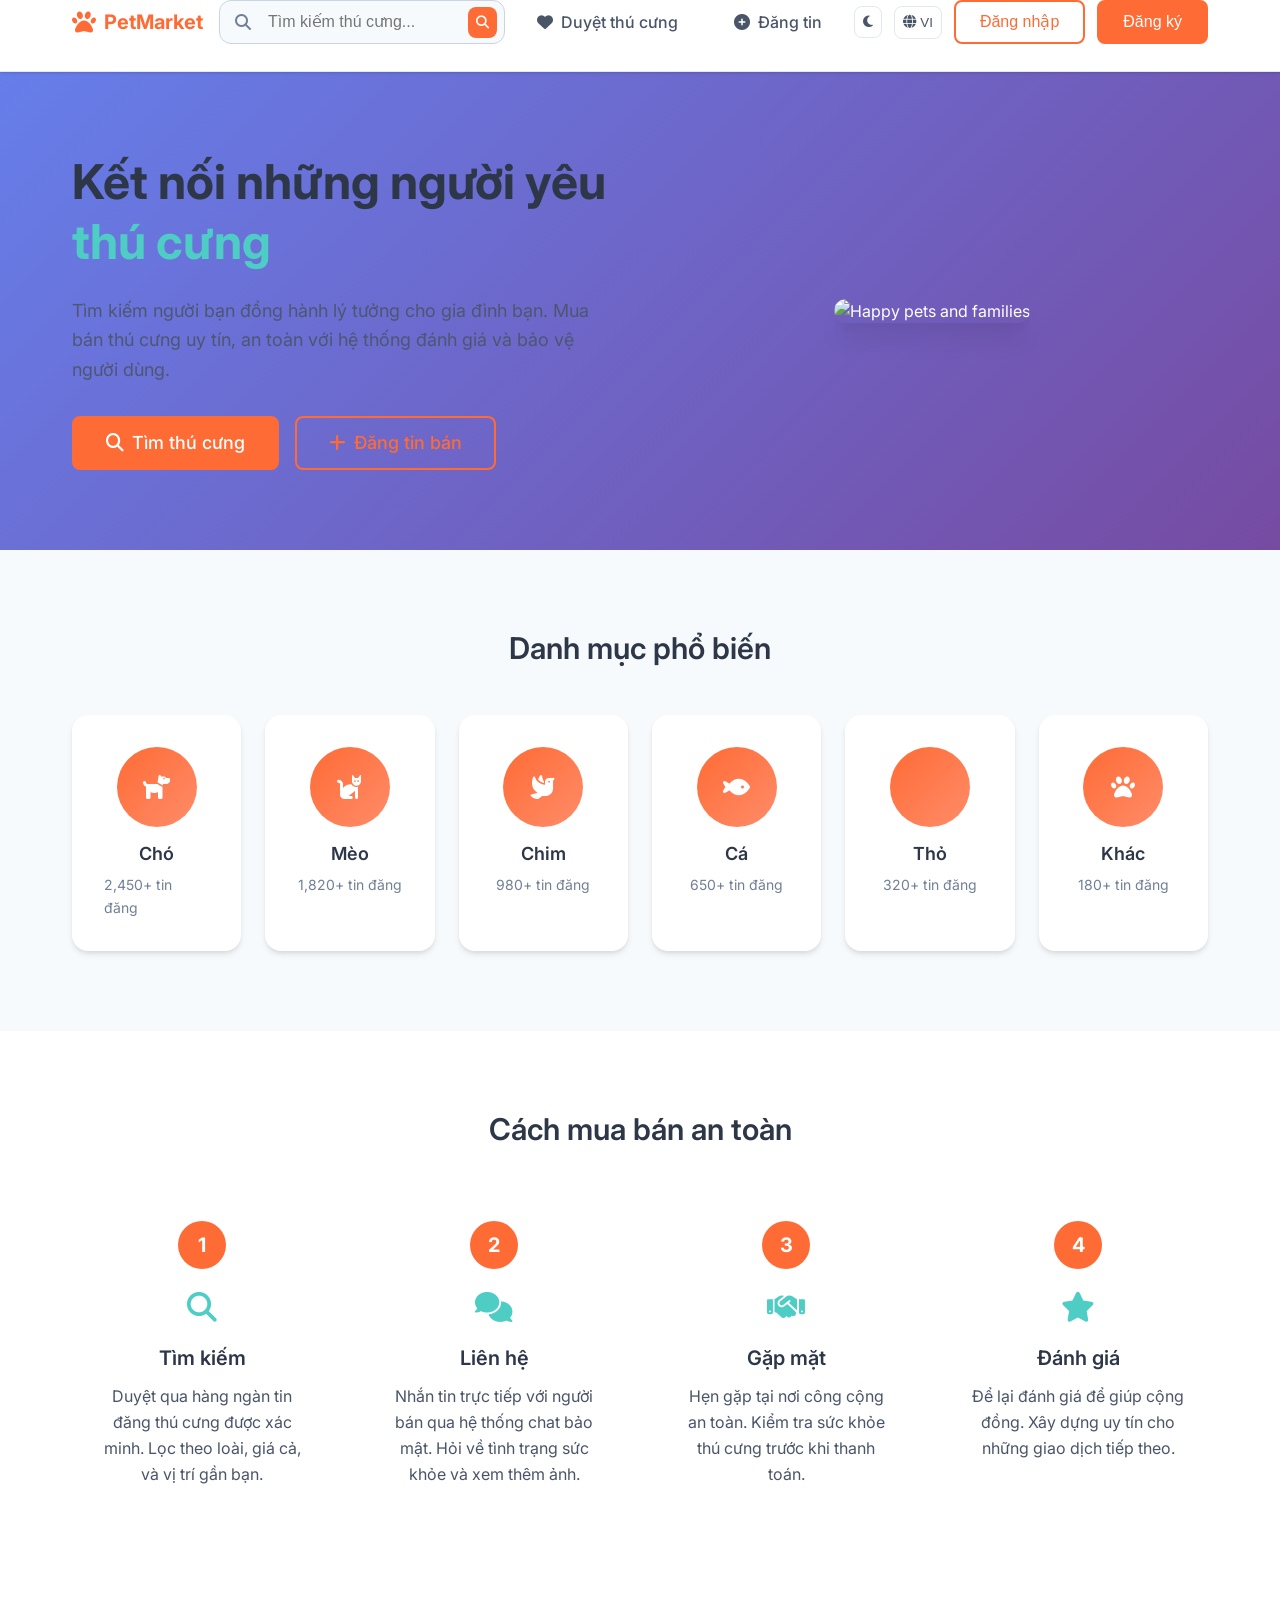
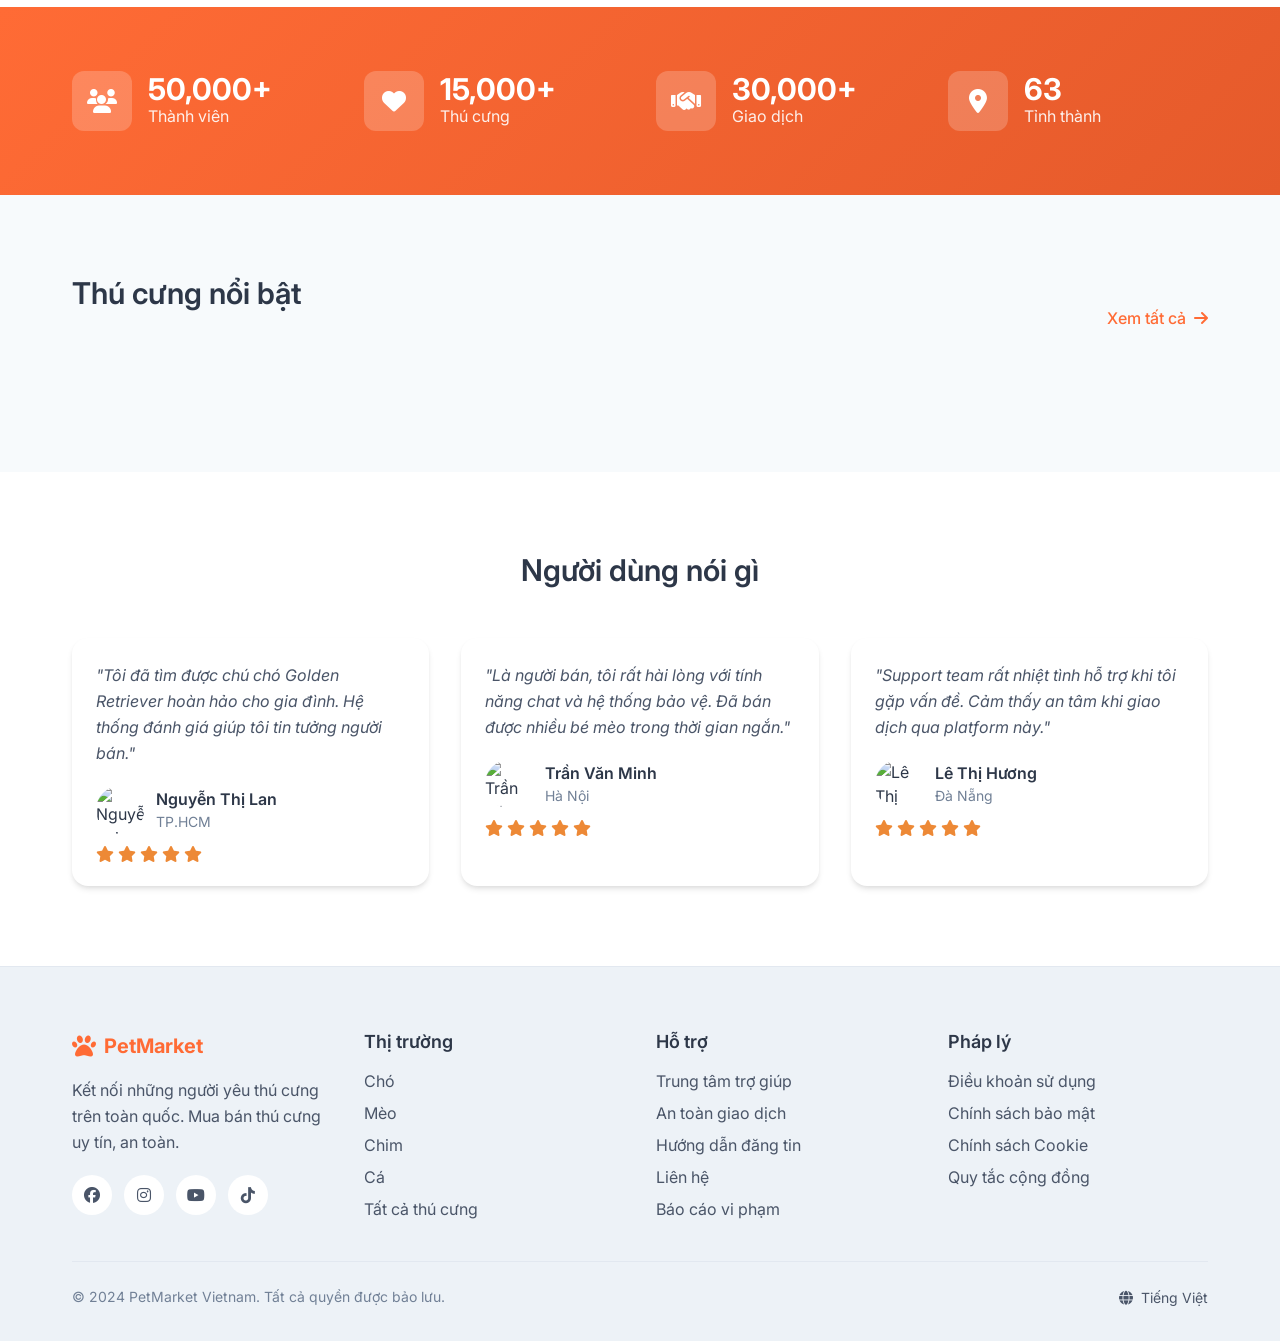
==== apps/frontend/index.html @ 15e6fe6c "Complete pet marketplace system: backend API, frontend, database, and documentation Co-authored-by: " ====
<!DOCTYPE html>
<html lang="vi" data-theme="light">
<head>
    <meta charset="UTF-8">
    <meta name="viewport" content="width=device-width, initial-scale=1.0">
    <title>PetMarket Vietnam - Thú Cưng Tại Nhà</title>
    
    <!-- SEO Meta Tags -->
    <meta name="description" content="Kết nối những người yêu thú cưng trên toàn quốc. Mua bán thú cưng uy tín, an toàn với hệ thống đánh giá và bảo vệ người dùng.">
    <meta name="keywords" content="thú cưng, mua bán thú cưng, chó mèo, cá cảnh, chim cảnh, Vietnam pets">
    <meta name="author" content="PetMarket Vietnam">
    
    <!-- Open Graph Meta Tags -->
    <meta property="og:title" content="PetMarket Vietnam - Thú Cưng Tại Nhà">
    <meta property="og:description" content="Kết nối những người yêu thú cưng trên toàn quốc. Mua bán thú cưng uy tín, an toàn.">
    <meta property="og:image" content="/assets/img/brand/og-image.jpg">
    <meta property="og:url" content="https://petmarket.vn">
    <meta property="og:type" content="website">
    <meta property="og:site_name" content="PetMarket Vietnam">
    
    <!-- Twitter Card -->
    <meta name="twitter:card" content="summary_large_image">
    <meta name="twitter:title" content="PetMarket Vietnam - Thú Cưng Tại Nhà">
    <meta name="twitter:description" content="Kết nối những người yêu thú cưng trên toàn quốc">
    <meta name="twitter:image" content="/assets/img/brand/twitter-card.jpg">
    
    <!-- Favicon -->
    <link rel="icon" type="image/svg+xml" href="/assets/img/brand/favicon.svg">
    <link rel="icon" type="image/png" href="/assets/img/brand/favicon.png">
    
    <!-- Fonts -->
    <link rel="preconnect" href="https://fonts.googleapis.com">
    <link rel="preconnect" href="https://fonts.gstatic.com" crossorigin>
    <link href="https://fonts.googleapis.com/css2?family=Inter:wght@300;400;500;600;700&display=swap" rel="stylesheet">
    
    <!-- Font Awesome -->
    <link rel="stylesheet" href="https://cdnjs.cloudflare.com/ajax/libs/font-awesome/6.4.0/css/all.min.css">
    
    <!-- Styles -->
    <link rel="stylesheet" href="/apps/frontend/assets/css/styles.css">
    
    <!-- Structured Data -->
    <script type="application/ld+json">
    {
        "@context": "https://schema.org",
        "@type": "Organization",
        "name": "PetMarket Vietnam",
        "url": "https://petmarket.vn",
        "logo": "https://petmarket.vn/assets/img/brand/logo.svg",
        "description": "Kết nối những người yêu thú cưng trên toàn quốc",
        "contactPoint": {
            "@type": "ContactPoint",
            "telephone": "+84-xxx-xxx-xxx",
            "contactType": "customer service"
        }
    }
    </script>
</head>
<body>
    <!-- Header -->
    <header class="header">
        <div class="container">
            <div class="header-content">
                <!-- Logo -->
                <div class="logo">
                    <a href="/apps/frontend/index.html" class="logo-link">
                        <i class="fas fa-paw logo-icon"></i>
                        <span class="logo-text">PetMarket</span>
                    </a>
                </div>
                
                <!-- Search Bar -->
                <div class="search-container">
                    <div class="search-bar">
                        <i class="fas fa-search search-icon"></i>
                        <input type="text" id="global-search" placeholder="Tìm kiếm thú cưng..." class="search-input">
                        <button type="button" class="search-btn">
                            <i class="fas fa-search"></i>
                        </button>
                    </div>
                    <div class="search-suggestions" id="search-suggestions"></div>
                </div>
                
                <!-- Navigation -->
                <nav class="nav-primary">
                    <a href="/apps/frontend/buyer.html" class="nav-link">
                        <i class="fas fa-heart"></i>
                        <span data-i18n="nav.browse">Duyệt thú cưng</span>
                    </a>
                    <a href="/apps/frontend/seller.html" class="nav-link">
                        <i class="fas fa-plus-circle"></i>
                        <span data-i18n="nav.sell">Đăng tin</span>
                    </a>
                </nav>
                
                <!-- User Actions -->
                <div class="user-actions">
                    <!-- Theme Toggle -->
                    <button class="theme-toggle" id="theme-toggle" aria-label="Toggle theme">
                        <i class="fas fa-moon"></i>
                    </button>
                    
                    <!-- Language Toggle -->
                    <button class="lang-toggle" id="lang-toggle" aria-label="Change language">
                        <i class="fas fa-globe"></i>
                        <span id="current-lang">VI</span>
                    </button>
                    
                    <!-- Auth Buttons -->
                    <div class="auth-buttons" id="auth-buttons">
                        <button class="btn btn-outline" id="login-btn" data-i18n="auth.login">Đăng nhập</button>
                        <button class="btn btn-primary" id="register-btn" data-i18n="auth.register">Đăng ký</button>
                    </div>
                    
                    <!-- User Menu (hidden by default) -->
                    <div class="user-menu" id="user-menu" style="display: none;">
                        <button class="user-avatar" id="user-avatar">
                            <img src="" alt="User Avatar" id="user-avatar-img">
                            <span id="user-name"></span>
                            <i class="fas fa-chevron-down"></i>
                        </button>
                        <div class="user-dropdown" id="user-dropdown">
                            <a href="#" class="dropdown-item" id="profile-link">
                                <i class="fas fa-user"></i>
                                <span data-i18n="user.profile">Hồ sơ</span>
                            </a>
                            <a href="#" class="dropdown-item" id="orders-link">
                                <i class="fas fa-shopping-bag"></i>
                                <span data-i18n="user.orders">Đơn hàng</span>
                            </a>
                            <a href="#" class="dropdown-item" id="favorites-link">
                                <i class="fas fa-heart"></i>
                                <span data-i18n="user.favorites">Yêu thích</span>
                            </a>
                            <div class="dropdown-divider"></div>
                            <button class="dropdown-item" id="logout-btn">
                                <i class="fas fa-sign-out-alt"></i>
                                <span data-i18n="auth.logout">Đăng xuất</span>
                            </button>
                        </div>
                    </div>
                </div>
                
                <!-- Mobile Menu Toggle -->
                <button class="mobile-menu-toggle" id="mobile-menu-toggle" aria-label="Toggle mobile menu">
                    <i class="fas fa-bars"></i>
                </button>
            </div>
        </div>
        
        <!-- Mobile Menu -->
        <div class="mobile-menu" id="mobile-menu">
            <div class="mobile-search">
                <div class="search-bar">
                    <i class="fas fa-search search-icon"></i>
                    <input type="text" placeholder="Tìm kiếm thú cưng..." class="search-input">
                </div>
            </div>
            <nav class="mobile-nav">
                <a href="/apps/frontend/buyer.html" class="mobile-nav-link">
                    <i class="fas fa-heart"></i>
                    <span data-i18n="nav.browse">Duyệt thú cưng</span>
                </a>
                <a href="/apps/frontend/seller.html" class="mobile-nav-link">
                    <i class="fas fa-plus-circle"></i>
                    <span data-i18n="nav.sell">Đăng tin</span>
                </a>
                <a href="/apps/frontend/support.html" class="mobile-nav-link">
                    <i class="fas fa-headset"></i>
                    <span data-i18n="nav.support">Hỗ trợ</span>
                </a>
            </nav>
        </div>
    </header>

    <!-- Main Content -->
    <main class="main">
        <!-- Hero Section -->
        <section class="hero">
            <div class="hero-background">
                <div class="hero-overlay"></div>
            </div>
            <div class="container">
                <div class="hero-content">
                    <div class="hero-text">
                        <h1 class="hero-title" data-i18n="hero.title">
                            Kết nối những người yêu <span class="highlight">thú cưng</span>
                        </h1>
                        <p class="hero-subtitle" data-i18n="hero.subtitle">
                            Tìm kiếm người bạn đồng hành lý tưởng cho gia đình bạn. 
                            Mua bán thú cưng uy tín, an toàn với hệ thống đánh giá và bảo vệ người dùng.
                        </p>
                        <div class="hero-actions">
                            <a href="/apps/frontend/buyer.html" class="btn btn-primary btn-large">
                                <i class="fas fa-search"></i>
                                <span data-i18n="hero.browse">Tìm thú cưng</span>
                            </a>
                            <a href="/apps/frontend/seller.html" class="btn btn-outline btn-large">
                                <i class="fas fa-plus"></i>
                                <span data-i18n="hero.sell">Đăng tin bán</span>
                            </a>
                        </div>
                    </div>
                    <div class="hero-image">
                        <img src="https://images.unsplash.com/photo-1601758228041-f3b2795255f1?w=600&h=400&fit=crop" 
                             alt="Happy pets and families" class="hero-img">
                    </div>
                </div>
            </div>
        </section>

        <!-- Featured Categories -->
        <section class="categories">
            <div class="container">
                <h2 class="section-title" data-i18n="categories.title">Danh mục phổ biến</h2>
                <div class="categories-grid">
                    <a href="/apps/frontend/buyer.html?species=dog" class="category-card">
                        <div class="category-icon">
                            <i class="fas fa-dog"></i>
                        </div>
                        <h3 class="category-name" data-i18n="categories.dogs">Chó</h3>
                        <p class="category-count">2,450+ tin đăng</p>
                    </a>
                    <a href="/apps/frontend/buyer.html?species=cat" class="category-card">
                        <div class="category-icon">
                            <i class="fas fa-cat"></i>
                        </div>
                        <h3 class="category-name" data-i18n="categories.cats">Mèo</h3>
                        <p class="category-count">1,820+ tin đăng</p>
                    </a>
                    <a href="/apps/frontend/buyer.html?species=bird" class="category-card">
                        <div class="category-icon">
                            <i class="fas fa-dove"></i>
                        </div>
                        <h3 class="category-name" data-i18n="categories.birds">Chim</h3>
                        <p class="category-count">980+ tin đăng</p>
                    </a>
                    <a href="/apps/frontend/buyer.html?species=fish" class="category-card">
                        <div class="category-icon">
                            <i class="fas fa-fish"></i>
                        </div>
                        <h3 class="category-name" data-i18n="categories.fish">Cá</h3>
                        <p class="category-count">650+ tin đăng</p>
                    </a>
                    <a href="/apps/frontend/buyer.html?species=rabbit" class="category-card">
                        <div class="category-icon">
                            <i class="fas fa-rabbit"></i>
                        </div>
                        <h3 class="category-name" data-i18n="categories.rabbits">Thỏ</h3>
                        <p class="category-count">320+ tin đăng</p>
                    </a>
                    <a href="/apps/frontend/buyer.html?species=other" class="category-card">
                        <div class="category-icon">
                            <i class="fas fa-paw"></i>
                        </div>
                        <h3 class="category-name" data-i18n="categories.others">Khác</h3>
                        <p class="category-count">180+ tin đăng</p>
                    </a>
                </div>
            </div>
        </section>

        <!-- How It Works -->
        <section class="how-it-works">
            <div class="container">
                <h2 class="section-title" data-i18n="how.title">Cách mua bán an toàn</h2>
                <div class="steps-grid">
                    <div class="step-card">
                        <div class="step-number">1</div>
                        <div class="step-icon">
                            <i class="fas fa-search"></i>
                        </div>
                        <h3 class="step-title" data-i18n="how.step1.title">Tìm kiếm</h3>
                        <p class="step-description" data-i18n="how.step1.desc">
                            Duyệt qua hàng ngàn tin đăng thú cưng được xác minh. 
                            Lọc theo loài, giá cả, và vị trí gần bạn.
                        </p>
                    </div>
                    <div class="step-card">
                        <div class="step-number">2</div>
                        <div class="step-icon">
                            <i class="fas fa-comments"></i>
                        </div>
                        <h3 class="step-title" data-i18n="how.step2.title">Liên hệ</h3>
                        <p class="step-description" data-i18n="how.step2.desc">
                            Nhắn tin trực tiếp với người bán qua hệ thống chat bảo mật. 
                            Hỏi về tình trạng sức khỏe và xem thêm ảnh.
                        </p>
                    </div>
                    <div class="step-card">
                        <div class="step-number">3</div>
                        <div class="step-icon">
                            <i class="fas fa-handshake"></i>
                        </div>
                        <h3 class="step-title" data-i18n="how.step3.title">Gặp mặt</h3>
                        <p class="step-description" data-i18n="how.step3.desc">
                            Hẹn gặp tại nơi công cộng an toàn. 
                            Kiểm tra sức khỏe thú cưng trước khi thanh toán.
                        </p>
                    </div>
                    <div class="step-card">
                        <div class="step-number">4</div>
                        <div class="step-icon">
                            <i class="fas fa-star"></i>
                        </div>
                        <h3 class="step-title" data-i18n="how.step4.title">Đánh giá</h3>
                        <p class="step-description" data-i18n="how.step4.desc">
                            Để lại đánh giá để giúp cộng đồng. 
                            Xây dựng uy tín cho những giao dịch tiếp theo.
                        </p>
                    </div>
                </div>
            </div>
        </section>

        <!-- Statistics -->
        <section class="stats">
            <div class="container">
                <div class="stats-grid">
                    <div class="stat-card">
                        <div class="stat-icon">
                            <i class="fas fa-users"></i>
                        </div>
                        <div class="stat-content">
                            <div class="stat-number">50,000+</div>
                            <div class="stat-label" data-i18n="stats.users">Thành viên</div>
                        </div>
                    </div>
                    <div class="stat-card">
                        <div class="stat-icon">
                            <i class="fas fa-heart"></i>
                        </div>
                        <div class="stat-content">
                            <div class="stat-number">15,000+</div>
                            <div class="stat-label" data-i18n="stats.pets">Thú cưng</div>
                        </div>
                    </div>
                    <div class="stat-card">
                        <div class="stat-icon">
                            <i class="fas fa-handshake"></i>
                        </div>
                        <div class="stat-content">
                            <div class="stat-number">30,000+</div>
                            <div class="stat-label" data-i18n="stats.transactions">Giao dịch</div>
                        </div>
                    </div>
                    <div class="stat-card">
                        <div class="stat-icon">
                            <i class="fas fa-map-marker-alt"></i>
                        </div>
                        <div class="stat-content">
                            <div class="stat-number">63</div>
                            <div class="stat-label" data-i18n="stats.provinces">Tỉnh thành</div>
                        </div>
                    </div>
                </div>
            </div>
        </section>

        <!-- Featured Pets -->
        <section class="featured-pets">
            <div class="container">
                <div class="section-header">
                    <h2 class="section-title" data-i18n="featured.title">Thú cưng nổi bật</h2>
                    <a href="/apps/frontend/buyer.html" class="section-link" data-i18n="featured.viewAll">
                        Xem tất cả
                        <i class="fas fa-arrow-right"></i>
                    </a>
                </div>
                <div class="pets-grid" id="featured-pets-grid">
                    <!-- Featured pets will be loaded dynamically -->
                </div>
            </div>
        </section>

        <!-- Testimonials -->
        <section class="testimonials">
            <div class="container">
                <h2 class="section-title" data-i18n="testimonials.title">Người dùng nói gì</h2>
                <div class="testimonials-grid">
                    <div class="testimonial-card">
                        <div class="testimonial-content">
                            <p class="testimonial-text">
                                "Tôi đã tìm được chú chó Golden Retriever hoàn hảo cho gia đình. 
                                Hệ thống đánh giá giúp tôi tin tưởng người bán."
                            </p>
                        </div>
                        <div class="testimonial-author">
                            <img src="https://images.unsplash.com/photo-1494790108755-2616b612b287?w=60&h=60&fit=crop&crop=face" 
                                 alt="Nguyễn Thị Lan" class="author-avatar">
                            <div class="author-info">
                                <div class="author-name">Nguyễn Thị Lan</div>
                                <div class="author-location">TP.HCM</div>
                            </div>
                        </div>
                        <div class="testimonial-rating">
                            <i class="fas fa-star"></i>
                            <i class="fas fa-star"></i>
                            <i class="fas fa-star"></i>
                            <i class="fas fa-star"></i>
                            <i class="fas fa-star"></i>
                        </div>
                    </div>
                    
                    <div class="testimonial-card">
                        <div class="testimonial-content">
                            <p class="testimonial-text">
                                "Là người bán, tôi rất hài lòng với tính năng chat và hệ thống bảo vệ. 
                                Đã bán được nhiều bé mèo trong thời gian ngắn."
                            </p>
                        </div>
                        <div class="testimonial-author">
                            <img src="https://images.unsplash.com/photo-1472099645785-5658abf4ff4e?w=60&h=60&fit=crop&crop=face" 
                                 alt="Trần Văn Minh" class="author-avatar">
                            <div class="author-info">
                                <div class="author-name">Trần Văn Minh</div>
                                <div class="author-location">Hà Nội</div>
                            </div>
                        </div>
                        <div class="testimonial-rating">
                            <i class="fas fa-star"></i>
                            <i class="fas fa-star"></i>
                            <i class="fas fa-star"></i>
                            <i class="fas fa-star"></i>
                            <i class="fas fa-star"></i>
                        </div>
                    </div>
                    
                    <div class="testimonial-card">
                        <div class="testimonial-content">
                            <p class="testimonial-text">
                                "Support team rất nhiệt tình hỗ trợ khi tôi gặp vấn đề. 
                                Cảm thấy an tâm khi giao dịch qua platform này."
                            </p>
                        </div>
                        <div class="testimonial-author">
                            <img src="https://images.unsplash.com/photo-1438761681033-6461ffad8d80?w=60&h=60&fit=crop&crop=face" 
                                 alt="Lê Thị Hương" class="author-avatar">
                            <div class="author-info">
                                <div class="author-name">Lê Thị Hương</div>
                                <div class="author-location">Đà Nẵng</div>
                            </div>
                        </div>
                        <div class="testimonial-rating">
                            <i class="fas fa-star"></i>
                            <i class="fas fa-star"></i>
                            <i class="fas fa-star"></i>
                            <i class="fas fa-star"></i>
                            <i class="fas fa-star"></i>
                        </div>
                    </div>
                </div>
            </div>
        </section>
    </main>

    <!-- Footer -->
    <footer class="footer">
        <div class="container">
            <div class="footer-content">
                <div class="footer-section">
                    <div class="footer-logo">
                        <i class="fas fa-paw logo-icon"></i>
                        <span class="logo-text">PetMarket</span>
                    </div>
                    <p class="footer-description">
                        Kết nối những người yêu thú cưng trên toàn quốc. 
                        Mua bán thú cưng uy tín, an toàn.
                    </p>
                    <div class="social-links">
                        <a href="#" class="social-link" aria-label="Facebook">
                            <i class="fab fa-facebook"></i>
                        </a>
                        <a href="#" class="social-link" aria-label="Instagram">
                            <i class="fab fa-instagram"></i>
                        </a>
                        <a href="#" class="social-link" aria-label="YouTube">
                            <i class="fab fa-youtube"></i>
                        </a>
                        <a href="#" class="social-link" aria-label="TikTok">
                            <i class="fab fa-tiktok"></i>
                        </a>
                    </div>
                </div>
                
                <div class="footer-section">
                    <h3 class="footer-title" data-i18n="footer.marketplace">Thị trường</h3>
                    <ul class="footer-links">
                        <li><a href="/apps/frontend/buyer.html?species=dog" data-i18n="categories.dogs">Chó</a></li>
                        <li><a href="/apps/frontend/buyer.html?species=cat" data-i18n="categories.cats">Mèo</a></li>
                        <li><a href="/apps/frontend/buyer.html?species=bird" data-i18n="categories.birds">Chim</a></li>
                        <li><a href="/apps/frontend/buyer.html?species=fish" data-i18n="categories.fish">Cá</a></li>
                        <li><a href="/apps/frontend/buyer.html" data-i18n="footer.all">Tất cả thú cưng</a></li>
                    </ul>
                </div>
                
                <div class="footer-section">
                    <h3 class="footer-title" data-i18n="footer.support">Hỗ trợ</h3>
                    <ul class="footer-links">
                        <li><a href="/apps/frontend/support.html" data-i18n="footer.help">Trung tâm trợ giúp</a></li>
                        <li><a href="#" data-i18n="footer.safety">An toàn giao dịch</a></li>
                        <li><a href="#" data-i18n="footer.guidelines">Hướng dẫn đăng tin</a></li>
                        <li><a href="#" data-i18n="footer.contact">Liên hệ</a></li>
                        <li><a href="#" data-i18n="footer.report">Báo cáo vi phạm</a></li>
                    </ul>
                </div>
                
                <div class="footer-section">
                    <h3 class="footer-title" data-i18n="footer.legal">Pháp lý</h3>
                    <ul class="footer-links">
                        <li><a href="#" data-i18n="footer.terms">Điều khoản sử dụng</a></li>
                        <li><a href="#" data-i18n="footer.privacy">Chính sách bảo mật</a></li>
                        <li><a href="#" data-i18n="footer.cookies">Chính sách Cookie</a></li>
                        <li><a href="#" data-i18n="footer.community">Quy tắc cộng đồng</a></li>
                    </ul>
                </div>
            </div>
            
            <div class="footer-bottom">
                <div class="footer-bottom-content">
                    <p class="copyright">
                        © 2024 PetMarket Vietnam. <span data-i18n="footer.rights">Tất cả quyền được bảo lưu.</span>
                    </p>
                    <div class="footer-bottom-links">
                        <span class="language-info">
                            <i class="fas fa-globe"></i>
                            <span id="footer-lang">Tiếng Việt</span>
                        </span>
                    </div>
                </div>
            </div>
        </div>
    </footer>

    <!-- Modals -->
    <div id="auth-modal" class="modal">
        <div class="modal-content">
            <div class="modal-header">
                <h2 id="auth-modal-title">Đăng nhập</h2>
                <button class="modal-close" id="auth-modal-close">
                    <i class="fas fa-times"></i>
                </button>
            </div>
            <div class="modal-body">
                <!-- Login Form -->
                <form id="login-form" class="auth-form">
                    <div class="form-group">
                        <label for="login-email">Email</label>
                        <input type="email" id="login-email" name="email" required>
                    </div>
                    <div class="form-group">
                        <label for="login-password">Mật khẩu</label>
                        <input type="password" id="login-password" name="password" required>
                    </div>
                    <button type="submit" class="btn btn-primary btn-full">Đăng nhập</button>
                </form>
                
                <!-- Register Form -->
                <form id="register-form" class="auth-form" style="display: none;">
                    <div class="form-group">
                        <label for="register-name">Họ và tên</label>
                        <input type="text" id="register-name" name="fullName" required>
                    </div>
                    <div class="form-group">
                        <label for="register-email">Email</label>
                        <input type="email" id="register-email" name="email" required>
                    </div>
                    <div class="form-group">
                        <label for="register-phone">Số điện thoại</label>
                        <input type="tel" id="register-phone" name="phone">
                    </div>
                    <div class="form-group">
                        <label for="register-password">Mật khẩu</label>
                        <input type="password" id="register-password" name="password" required>
                    </div>
                    <div class="form-group">
                        <label for="register-role">Vai trò</label>
                        <select id="register-role" name="role">
                            <option value="buyer">Người mua</option>
                            <option value="seller">Người bán</option>
                        </select>
                    </div>
                    <button type="submit" class="btn btn-primary btn-full">Đăng ký</button>
                </form>
                
                <div class="auth-switch">
                    <p id="auth-switch-text">
                        Chưa có tài khoản? 
                        <button type="button" id="auth-switch-btn" class="link-btn">Đăng ký ngay</button>
                    </p>
                </div>
            </div>
        </div>
    </div>

    <!-- Loading Spinner -->
    <div id="loading-spinner" class="loading-spinner" style="display: none;">
        <div class="spinner"></div>
    </div>

    <!-- Toast Notifications -->
    <div id="toast-container" class="toast-container"></div>

    <!-- Scripts -->
    <script src="/apps/frontend/assets/js/utils.js"></script>
    <script src="/apps/frontend/assets/js/i18n.js"></script>
    <script src="/apps/frontend/assets/js/api.js"></script>
    <script src="/apps/frontend/assets/js/auth.js"></script>
    <script src="/apps/frontend/assets/js/pets.js"></script>
    <script src="/apps/frontend/assets/js/main.js"></script>
</body>
</html>
---- apps/frontend/assets/css/styles.css ----
/* Pet Marketplace - Modern CSS with Custom Properties and Dark Mode */

/* CSS Custom Properties (Variables) */
:root {
  /* Brand Colors */
  --primary-color: #ff6b35;
  --primary-dark: #e55a2b;
  --primary-light: #ff8c69;
  --secondary-color: #4ecdc4;
  --accent-color: #45b7aa;
  
  /* Neutral Colors - Light Theme */
  --text-primary: #2d3748;
  --text-secondary: #4a5568;
  --text-tertiary: #718096;
  --text-inverse: #ffffff;
  
  /* Background Colors - Light Theme */
  --bg-primary: #ffffff;
  --bg-secondary: #f7fafc;
  --bg-tertiary: #edf2f7;
  --bg-overlay: rgba(0, 0, 0, 0.5);
  
  /* Border Colors */
  --border-light: #e2e8f0;
  --border-medium: #cbd5e0;
  --border-dark: #a0aec0;
  
  /* Status Colors */
  --success-color: #48bb78;
  --warning-color: #ed8936;
  --error-color: #f56565;
  --info-color: #4299e1;
  
  /* Shadows */
  --shadow-sm: 0 1px 3px 0 rgba(0, 0, 0, 0.1), 0 1px 2px 0 rgba(0, 0, 0, 0.06);
  --shadow-md: 0 4px 6px -1px rgba(0, 0, 0, 0.1), 0 2px 4px -1px rgba(0, 0, 0, 0.06);
  --shadow-lg: 0 10px 15px -3px rgba(0, 0, 0, 0.1), 0 4px 6px -2px rgba(0, 0, 0, 0.05);
  --shadow-xl: 0 20px 25px -5px rgba(0, 0, 0, 0.1), 0 10px 10px -5px rgba(0, 0, 0, 0.04);
  
  /* Border Radius */
  --radius-sm: 4px;
  --radius-md: 8px;
  --radius-lg: 12px;
  --radius-xl: 16px;
  --radius-full: 50%;
  
  /* Spacing Scale */
  --space-1: 0.25rem;
  --space-2: 0.5rem;
  --space-3: 0.75rem;
  --space-4: 1rem;
  --space-5: 1.25rem;
  --space-6: 1.5rem;
  --space-8: 2rem;
  --space-10: 2.5rem;
  --space-12: 3rem;
  --space-16: 4rem;
  --space-20: 5rem;
  
  /* Typography */
  --font-family: 'Inter', -apple-system, BlinkMacSystemFont, 'Segoe UI', Roboto, sans-serif;
  --font-size-xs: 0.75rem;
  --font-size-sm: 0.875rem;
  --font-size-base: 1rem;
  --font-size-lg: 1.125rem;
  --font-size-xl: 1.25rem;
  --font-size-2xl: 1.5rem;
  --font-size-3xl: 1.875rem;
  --font-size-4xl: 2.25rem;
  --font-size-5xl: 3rem;
  
  /* Font Weights */
  --font-light: 300;
  --font-normal: 400;
  --font-medium: 500;
  --font-semibold: 600;
  --font-bold: 700;
  
  /* Line Heights */
  --leading-tight: 1.25;
  --leading-snug: 1.375;
  --leading-normal: 1.5;
  --leading-relaxed: 1.625;
  --leading-loose: 2;
  
  /* Transitions */
  --transition-fast: 150ms ease-in-out;
  --transition-normal: 250ms ease-in-out;
  --transition-slow: 350ms ease-in-out;
  
  /* Layout */
  --header-height: 72px;
  --footer-height: auto;
  --container-max-width: 1200px;
  --content-max-width: 800px;
  
  /* Breakpoints (for reference) */
  --breakpoint-sm: 640px;
  --breakpoint-md: 768px;
  --breakpoint-lg: 1024px;
  --breakpoint-xl: 1280px;
}

/* Dark Theme Variables */
[data-theme="dark"] {
  --text-primary: #f7fafc;
  --text-secondary: #e2e8f0;
  --text-tertiary: #a0aec0;
  --text-inverse: #2d3748;
  
  --bg-primary: #1a202c;
  --bg-secondary: #2d3748;
  --bg-tertiary: #4a5568;
  --bg-overlay: rgba(0, 0, 0, 0.7);
  
  --border-light: #4a5568;
  --border-medium: #718096;
  --border-dark: #a0aec0;
}

/* Reset and Base Styles */
*,
*::before,
*::after {
  box-sizing: border-box;
  margin: 0;
  padding: 0;
}

html {
  font-size: 16px;
  scroll-behavior: smooth;
}

body {
  font-family: var(--font-family);
  font-size: var(--font-size-base);
  font-weight: var(--font-normal);
  line-height: var(--leading-normal);
  color: var(--text-primary);
  background-color: var(--bg-primary);
  -webkit-font-smoothing: antialiased;
  -moz-osx-font-smoothing: grayscale;
  transition: background-color var(--transition-normal), color var(--transition-normal);
}

/* Typography */
h1, h2, h3, h4, h5, h6 {
  font-weight: var(--font-semibold);
  line-height: var(--leading-tight);
  color: var(--text-primary);
  margin-bottom: var(--space-4);
}

h1 { font-size: var(--font-size-4xl); }
h2 { font-size: var(--font-size-3xl); }
h3 { font-size: var(--font-size-2xl); }
h4 { font-size: var(--font-size-xl); }
h5 { font-size: var(--font-size-lg); }
h6 { font-size: var(--font-size-base); }

p {
  margin-bottom: var(--space-4);
  color: var(--text-secondary);
  line-height: var(--leading-relaxed);
}

a {
  color: var(--primary-color);
  text-decoration: none;
  transition: color var(--transition-fast);
}

a:hover {
  color: var(--primary-dark);
}

/* Layout Components */
.container {
  max-width: var(--container-max-width);
  margin: 0 auto;
  padding: 0 var(--space-4);
}

@media (min-width: 640px) {
  .container {
    padding: 0 var(--space-6);
  }
}

@media (min-width: 1024px) {
  .container {
    padding: 0 var(--space-8);
  }
}

/* Button Components */
.btn {
  display: inline-flex;
  align-items: center;
  justify-content: center;
  gap: var(--space-2);
  padding: var(--space-3) var(--space-6);
  font-size: var(--font-size-base);
  font-weight: var(--font-medium);
  line-height: 1;
  border: 2px solid transparent;
  border-radius: var(--radius-md);
  cursor: pointer;
  transition: all var(--transition-fast);
  text-decoration: none;
  min-height: 44px; /* Accessibility - minimum touch target */
}

.btn:focus {
  outline: 2px solid var(--primary-color);
  outline-offset: 2px;
}

.btn-primary {
  background-color: var(--primary-color);
  color: var(--text-inverse);
  border-color: var(--primary-color);
}

.btn-primary:hover {
  background-color: var(--primary-dark);
  border-color: var(--primary-dark);
  color: var(--text-inverse);
}

.btn-outline {
  background-color: transparent;
  color: var(--primary-color);
  border-color: var(--primary-color);
}

.btn-outline:hover {
  background-color: var(--primary-color);
  color: var(--text-inverse);
}

.btn-secondary {
  background-color: var(--bg-tertiary);
  color: var(--text-primary);
  border-color: var(--border-medium);
}

.btn-secondary:hover {
  background-color: var(--border-medium);
}

.btn-large {
  padding: var(--space-4) var(--space-8);
  font-size: var(--font-size-lg);
  min-height: 52px;
}

.btn-small {
  padding: var(--space-2) var(--space-4);
  font-size: var(--font-size-sm);
  min-height: 36px;
}

.btn-full {
  width: 100%;
}

.btn:disabled {
  opacity: 0.5;
  cursor: not-allowed;
}

.link-btn {
  background: none;
  border: none;
  color: var(--primary-color);
  cursor: pointer;
  text-decoration: underline;
  font-size: inherit;
  padding: 0;
}

.link-btn:hover {
  color: var(--primary-dark);
}

/* Header */
.header {
  position: sticky;
  top: 0;
  z-index: 1000;
  background-color: var(--bg-primary);
  border-bottom: 1px solid var(--border-light);
  box-shadow: var(--shadow-sm);
  height: var(--header-height);
}

.header-content {
  display: flex;
  align-items: center;
  justify-content: space-between;
  height: 100%;
  gap: var(--space-4);
}

/* Logo */
.logo-link {
  display: flex;
  align-items: center;
  gap: var(--space-2);
  color: var(--primary-color);
  font-size: var(--font-size-xl);
  font-weight: var(--font-bold);
}

.logo-link:hover {
  color: var(--primary-dark);
}

.logo-icon {
  font-size: var(--font-size-2xl);
}

/* Search */
.search-container {
  position: relative;
  flex: 1;
  max-width: 500px;
}

.search-bar {
  position: relative;
  display: flex;
  align-items: center;
}

.search-input {
  width: 100%;
  padding: var(--space-3) var(--space-4) var(--space-3) var(--space-12);
  border: 1px solid var(--border-medium);
  border-radius: var(--radius-lg);
  font-size: var(--font-size-base);
  background-color: var(--bg-secondary);
  color: var(--text-primary);
  transition: all var(--transition-fast);
}

.search-input:focus {
  outline: none;
  border-color: var(--primary-color);
  box-shadow: 0 0 0 3px rgba(255, 107, 53, 0.1);
}

.search-icon {
  position: absolute;
  left: var(--space-4);
  color: var(--text-tertiary);
  z-index: 1;
}

.search-btn {
  position: absolute;
  right: var(--space-2);
  padding: var(--space-2);
  background: var(--primary-color);
  color: var(--text-inverse);
  border: none;
  border-radius: var(--radius-md);
  cursor: pointer;
  transition: background-color var(--transition-fast);
}

.search-btn:hover {
  background-color: var(--primary-dark);
}

.search-suggestions {
  position: absolute;
  top: 100%;
  left: 0;
  right: 0;
  background: var(--bg-primary);
  border: 1px solid var(--border-light);
  border-radius: var(--radius-md);
  box-shadow: var(--shadow-lg);
  z-index: 1000;
  display: none;
}

/* Navigation */
.nav-primary {
  display: flex;
  align-items: center;
  gap: var(--space-6);
}

.nav-link {
  display: flex;
  align-items: center;
  gap: var(--space-2);
  padding: var(--space-2) var(--space-4);
  color: var(--text-secondary);
  font-weight: var(--font-medium);
  border-radius: var(--radius-md);
  transition: all var(--transition-fast);
}

.nav-link:hover {
  color: var(--primary-color);
  background-color: var(--bg-secondary);
}

/* User Actions */
.user-actions {
  display: flex;
  align-items: center;
  gap: var(--space-3);
}

.theme-toggle,
.lang-toggle {
  display: flex;
  align-items: center;
  gap: var(--space-1);
  padding: var(--space-2);
  background: transparent;
  border: 1px solid var(--border-light);
  border-radius: var(--radius-md);
  color: var(--text-secondary);
  cursor: pointer;
  transition: all var(--transition-fast);
}

.theme-toggle:hover,
.lang-toggle:hover {
  color: var(--primary-color);
  border-color: var(--primary-color);
}

.auth-buttons {
  display: flex;
  align-items: center;
  gap: var(--space-3);
}

/* User Menu */
.user-menu {
  position: relative;
}

.user-avatar {
  display: flex;
  align-items: center;
  gap: var(--space-2);
  padding: var(--space-2);
  background: transparent;
  border: 1px solid var(--border-light);
  border-radius: var(--radius-md);
  cursor: pointer;
  transition: all var(--transition-fast);
}

.user-avatar:hover {
  border-color: var(--primary-color);
}

.user-avatar img {
  width: 32px;
  height: 32px;
  border-radius: var(--radius-full);
  object-fit: cover;
}

.user-dropdown {
  position: absolute;
  top: 100%;
  right: 0;
  min-width: 200px;
  background: var(--bg-primary);
  border: 1px solid var(--border-light);
  border-radius: var(--radius-md);
  box-shadow: var(--shadow-lg);
  z-index: 1000;
  padding: var(--space-2);
  display: none;
}

.dropdown-item {
  display: flex;
  align-items: center;
  gap: var(--space-3);
  width: 100%;
  padding: var(--space-3);
  background: transparent;
  border: none;
  border-radius: var(--radius-md);
  color: var(--text-secondary);
  text-align: left;
  cursor: pointer;
  transition: all var(--transition-fast);
}

.dropdown-item:hover {
  color: var(--text-primary);
  background-color: var(--bg-secondary);
}

.dropdown-divider {
  height: 1px;
  background-color: var(--border-light);
  margin: var(--space-2) 0;
}

/* Mobile Menu */
.mobile-menu-toggle {
  display: none;
  padding: var(--space-2);
  background: transparent;
  border: 1px solid var(--border-light);
  border-radius: var(--radius-md);
  color: var(--text-secondary);
  cursor: pointer;
}

.mobile-menu {
  display: none;
  position: absolute;
  top: 100%;
  left: 0;
  right: 0;
  background: var(--bg-primary);
  border-bottom: 1px solid var(--border-light);
  box-shadow: var(--shadow-md);
  padding: var(--space-4);
}

.mobile-search {
  margin-bottom: var(--space-4);
}

.mobile-nav {
  display: flex;
  flex-direction: column;
  gap: var(--space-2);
}

.mobile-nav-link {
  display: flex;
  align-items: center;
  gap: var(--space-3);
  padding: var(--space-3);
  color: var(--text-secondary);
  border-radius: var(--radius-md);
  transition: all var(--transition-fast);
}

.mobile-nav-link:hover {
  color: var(--primary-color);
  background-color: var(--bg-secondary);
}

@media (max-width: 1023px) {
  .nav-primary {
    display: none;
  }
  
  .mobile-menu-toggle {
    display: block;
  }
}

@media (max-width: 767px) {
  .search-container {
    display: none;
  }
  
  .auth-buttons .btn {
    padding: var(--space-2) var(--space-4);
    font-size: var(--font-size-sm);
  }
}

/* Main Content */
.main {
  min-height: calc(100vh - var(--header-height));
}

/* Hero Section */
.hero {
  position: relative;
  padding: var(--space-20) 0;
  background: linear-gradient(135deg, #667eea 0%, #764ba2 100%);
  color: var(--text-inverse);
  overflow: hidden;
}

.hero-background {
  position: absolute;
  top: 0;
  left: 0;
  right: 0;
  bottom: 0;
  background-image: url('https://images.unsplash.com/photo-1601758228041-f3b2795255f1?w=1920&h=1080&fit=crop');
  background-size: cover;
  background-position: center;
  opacity: 0.2;
}

.hero-overlay {
  position: absolute;
  top: 0;
  left: 0;
  right: 0;
  bottom: 0;
  background: linear-gradient(135deg, rgba(102, 126, 234, 0.8) 0%, rgba(118, 75, 162, 0.8) 100%);
}

.hero-content {
  position: relative;
  z-index: 1;
  display: grid;
  grid-template-columns: 1fr;
  gap: var(--space-8);
  align-items: center;
}

@media (min-width: 768px) {
  .hero-content {
    grid-template-columns: 1fr 1fr;
  }
}

.hero-title {
  font-size: var(--font-size-4xl);
  font-weight: var(--font-bold);
  line-height: var(--leading-tight);
  margin-bottom: var(--space-6);
}

@media (min-width: 768px) {
  .hero-title {
    font-size: var(--font-size-5xl);
  }
}

.highlight {
  color: var(--secondary-color);
}

.hero-subtitle {
  font-size: var(--font-size-lg);
  line-height: var(--leading-relaxed);
  opacity: 0.9;
  margin-bottom: var(--space-8);
}

.hero-actions {
  display: flex;
  flex-direction: column;
  gap: var(--space-4);
}

@media (min-width: 640px) {
  .hero-actions {
    flex-direction: row;
  }
}

.hero-image {
  text-align: center;
}

.hero-img {
  max-width: 100%;
  height: auto;
  border-radius: var(--radius-xl);
  box-shadow: var(--shadow-xl);
}

/* Section Styling */
.section-title {
  text-align: center;
  margin-bottom: var(--space-12);
  font-size: var(--font-size-3xl);
  color: var(--text-primary);
}

.section-header {
  display: flex;
  justify-content: space-between;
  align-items: center;
  margin-bottom: var(--space-8);
}

.section-link {
  display: flex;
  align-items: center;
  gap: var(--space-2);
  color: var(--primary-color);
  font-weight: var(--font-medium);
  transition: color var(--transition-fast);
}

.section-link:hover {
  color: var(--primary-dark);
}

/* Categories Section */
.categories {
  padding: var(--space-20) 0;
  background-color: var(--bg-secondary);
}

.categories-grid {
  display: grid;
  grid-template-columns: repeat(auto-fit, minmax(160px, 1fr));
  gap: var(--space-6);
}

.category-card {
  display: flex;
  flex-direction: column;
  align-items: center;
  padding: var(--space-8);
  background: var(--bg-primary);
  border-radius: var(--radius-xl);
  box-shadow: var(--shadow-md);
  transition: all var(--transition-normal);
  text-decoration: none;
  color: var(--text-primary);
}

.category-card:hover {
  transform: translateY(-4px);
  box-shadow: var(--shadow-xl);
  color: var(--text-primary);
}

.category-icon {
  display: flex;
  align-items: center;
  justify-content: center;
  width: 80px;
  height: 80px;
  background: linear-gradient(135deg, var(--primary-color), var(--primary-light));
  color: var(--text-inverse);
  border-radius: var(--radius-full);
  font-size: var(--font-size-2xl);
  margin-bottom: var(--space-4);
}

.category-name {
  font-size: var(--font-size-lg);
  font-weight: var(--font-semibold);
  margin-bottom: var(--space-2);
}

.category-count {
  font-size: var(--font-size-sm);
  color: var(--text-tertiary);
  margin: 0;
}

/* How It Works Section */
.how-it-works {
  padding: var(--space-20) 0;
}

.steps-grid {
  display: grid;
  grid-template-columns: repeat(auto-fit, minmax(250px, 1fr));
  gap: var(--space-8);
}

.step-card {
  text-align: center;
  padding: var(--space-6);
}

.step-number {
  display: inline-flex;
  align-items: center;
  justify-content: center;
  width: 48px;
  height: 48px;
  background: var(--primary-color);
  color: var(--text-inverse);
  border-radius: var(--radius-full);
  font-size: var(--font-size-xl);
  font-weight: var(--font-bold);
  margin-bottom: var(--space-4);
}

.step-icon {
  font-size: var(--font-size-3xl);
  color: var(--secondary-color);
  margin-bottom: var(--space-4);
}

.step-title {
  font-size: var(--font-size-xl);
  margin-bottom: var(--space-3);
}

.step-description {
  color: var(--text-secondary);
  line-height: var(--leading-relaxed);
}

/* Statistics Section */
.stats {
  padding: var(--space-16) 0;
  background: linear-gradient(135deg, var(--primary-color) 0%, var(--primary-dark) 100%);
  color: var(--text-inverse);
}

.stats-grid {
  display: grid;
  grid-template-columns: repeat(auto-fit, minmax(200px, 1fr));
  gap: var(--space-8);
}

.stat-card {
  display: flex;
  align-items: center;
  gap: var(--space-4);
  text-align: left;
}

.stat-icon {
  display: flex;
  align-items: center;
  justify-content: center;
  width: 60px;
  height: 60px;
  background: rgba(255, 255, 255, 0.2);
  border-radius: var(--radius-lg);
  font-size: var(--font-size-2xl);
}

.stat-number {
  font-size: var(--font-size-3xl);
  font-weight: var(--font-bold);
  line-height: 1;
}

.stat-label {
  font-size: var(--font-size-base);
  opacity: 0.9;
}

/* Featured Pets Section */
.featured-pets {
  padding: var(--space-20) 0;
  background-color: var(--bg-secondary);
}

.pets-grid {
  display: grid;
  grid-template-columns: repeat(auto-fill, minmax(280px, 1fr));
  gap: var(--space-6);
}

/* Pet Card Component */
.pet-card {
  background: var(--bg-primary);
  border-radius: var(--radius-xl);
  box-shadow: var(--shadow-md);
  overflow: hidden;
  transition: all var(--transition-normal);
  text-decoration: none;
  color: var(--text-primary);
}

.pet-card:hover {
  transform: translateY(-4px);
  box-shadow: var(--shadow-xl);
  color: var(--text-primary);
}

.pet-card-image {
  position: relative;
  height: 200px;
  overflow: hidden;
}

.pet-card-img {
  width: 100%;
  height: 100%;
  object-fit: cover;
  transition: transform var(--transition-slow);
}

.pet-card:hover .pet-card-img {
  transform: scale(1.1);
}

.pet-card-status {
  position: absolute;
  top: var(--space-3);
  right: var(--space-3);
  padding: var(--space-1) var(--space-3);
  background: var(--success-color);
  color: var(--text-inverse);
  border-radius: var(--radius-full);
  font-size: var(--font-size-xs);
  font-weight: var(--font-medium);
}

.pet-card-status.sold {
  background: var(--error-color);
}

.pet-card-favorite {
  position: absolute;
  top: var(--space-3);
  left: var(--space-3);
  width: 40px;
  height: 40px;
  background: rgba(255, 255, 255, 0.9);
  border: none;
  border-radius: var(--radius-full);
  color: var(--text-secondary);
  cursor: pointer;
  transition: all var(--transition-fast);
}

.pet-card-favorite:hover,
.pet-card-favorite.active {
  color: var(--error-color);
  background: var(--text-inverse);
}

.pet-card-content {
  padding: var(--space-5);
}

.pet-card-title {
  font-size: var(--font-size-lg);
  font-weight: var(--font-semibold);
  margin-bottom: var(--space-2);
  display: -webkit-box;
  -webkit-line-clamp: 2;
  -webkit-box-orient: vertical;
  overflow: hidden;
}

.pet-card-info {
  display: flex;
  align-items: center;
  gap: var(--space-4);
  margin-bottom: var(--space-3);
  font-size: var(--font-size-sm);
  color: var(--text-tertiary);
}

.pet-card-price {
  font-size: var(--font-size-xl);
  font-weight: var(--font-bold);
  color: var(--primary-color);
  margin-bottom: var(--space-3);
}

.pet-card-seller {
  display: flex;
  align-items: center;
  gap: var(--space-2);
  font-size: var(--font-size-sm);
  color: var(--text-secondary);
}

.seller-avatar {
  width: 24px;
  height: 24px;
  border-radius: var(--radius-full);
  object-fit: cover;
}

.seller-rating {
  display: flex;
  align-items: center;
  gap: var(--space-1);
  color: var(--warning-color);
}

/* Testimonials Section */
.testimonials {
  padding: var(--space-20) 0;
}

.testimonials-grid {
  display: grid;
  grid-template-columns: repeat(auto-fit, minmax(300px, 1fr));
  gap: var(--space-8);
}

.testimonial-card {
  background: var(--bg-primary);
  padding: var(--space-6);
  border-radius: var(--radius-xl);
  box-shadow: var(--shadow-md);
}

.testimonial-text {
  font-style: italic;
  line-height: var(--leading-relaxed);
  margin-bottom: var(--space-5);
  color: var(--text-secondary);
}

.testimonial-author {
  display: flex;
  align-items: center;
  gap: var(--space-3);
  margin-bottom: var(--space-3);
}

.author-avatar {
  width: 48px;
  height: 48px;
  border-radius: var(--radius-full);
  object-fit: cover;
}

.author-name {
  font-weight: var(--font-semibold);
  color: var(--text-primary);
}

.author-location {
  font-size: var(--font-size-sm);
  color: var(--text-tertiary);
}

.testimonial-rating {
  display: flex;
  gap: var(--space-1);
  color: var(--warning-color);
}

/* Footer */
.footer {
  background-color: var(--bg-tertiary);
  padding: var(--space-16) 0 var(--space-8) 0;
  border-top: 1px solid var(--border-light);
}

.footer-content {
  display: grid;
  grid-template-columns: repeat(auto-fit, minmax(250px, 1fr));
  gap: var(--space-8);
  margin-bottom: var(--space-8);
}

.footer-logo {
  display: flex;
  align-items: center;
  gap: var(--space-2);
  font-size: var(--font-size-xl);
  font-weight: var(--font-bold);
  color: var(--primary-color);
  margin-bottom: var(--space-4);
}

.footer-description {
  color: var(--text-secondary);
  line-height: var(--leading-relaxed);
  margin-bottom: var(--space-5);
}

.social-links {
  display: flex;
  gap: var(--space-3);
}

.social-link {
  display: flex;
  align-items: center;
  justify-content: center;
  width: 40px;
  height: 40px;
  background: var(--bg-primary);
  color: var(--text-secondary);
  border-radius: var(--radius-full);
  transition: all var(--transition-fast);
}

.social-link:hover {
  color: var(--primary-color);
  transform: translateY(-2px);
}

.footer-title {
  font-size: var(--font-size-lg);
  font-weight: var(--font-semibold);
  color: var(--text-primary);
  margin-bottom: var(--space-4);
}

.footer-links {
  list-style: none;
}

.footer-links li {
  margin-bottom: var(--space-2);
}

.footer-links a {
  color: var(--text-secondary);
  transition: color var(--transition-fast);
}

.footer-links a:hover {
  color: var(--primary-color);
}

.footer-bottom {
  border-top: 1px solid var(--border-light);
  padding-top: var(--space-6);
}

.footer-bottom-content {
  display: flex;
  justify-content: space-between;
  align-items: center;
  flex-wrap: wrap;
  gap: var(--space-4);
}

.copyright {
  color: var(--text-tertiary);
  font-size: var(--font-size-sm);
  margin: 0;
}

.footer-bottom-links {
  display: flex;
  align-items: center;
  gap: var(--space-4);
}

.language-info {
  display: flex;
  align-items: center;
  gap: var(--space-2);
  color: var(--text-secondary);
  font-size: var(--font-size-sm);
}

/* Modal Components */
.modal {
  position: fixed;
  top: 0;
  left: 0;
  right: 0;
  bottom: 0;
  background: var(--bg-overlay);
  display: flex;
  align-items: center;
  justify-content: center;
  z-index: 2000;
  padding: var(--space-4);
  opacity: 0;
  visibility: hidden;
  transition: all var(--transition-normal);
}

.modal.active {
  opacity: 1;
  visibility: visible;
}

.modal-content {
  background: var(--bg-primary);
  border-radius: var(--radius-xl);
  box-shadow: var(--shadow-xl);
  width: 100%;
  max-width: 400px;
  max-height: 90vh;
  overflow-y: auto;
  transform: scale(0.9);
  transition: transform var(--transition-normal);
}

.modal.active .modal-content {
  transform: scale(1);
}

.modal-header {
  display: flex;
  align-items: center;
  justify-content: space-between;
  padding: var(--space-6);
  border-bottom: 1px solid var(--border-light);
}

.modal-header h2 {
  margin: 0;
  font-size: var(--font-size-xl);
}

.modal-close {
  display: flex;
  align-items: center;
  justify-content: center;
  width: 32px;
  height: 32px;
  background: transparent;
  border: none;
  border-radius: var(--radius-md);
  color: var(--text-secondary);
  cursor: pointer;
  transition: all var(--transition-fast);
}

.modal-close:hover {
  color: var(--text-primary);
  background: var(--bg-secondary);
}

.modal-body {
  padding: var(--space-6);
}

/* Form Components */
.form-group {
  margin-bottom: var(--space-5);
}

.form-group label {
  display: block;
  font-weight: var(--font-medium);
  color: var(--text-primary);
  margin-bottom: var(--space-2);
}

.form-group input,
.form-group select,
.form-group textarea {
  width: 100%;
  padding: var(--space-3);
  border: 1px solid var(--border-medium);
  border-radius: var(--radius-md);
  font-size: var(--font-size-base);
  background-color: var(--bg-primary);
  color: var(--text-primary);
  transition: all var(--transition-fast);
}

.form-group input:focus,
.form-group select:focus,
.form-group textarea:focus {
  outline: none;
  border-color: var(--primary-color);
  box-shadow: 0 0 0 3px rgba(255, 107, 53, 0.1);
}

.form-group textarea {
  min-height: 100px;
  resize: vertical;
}

.auth-form {
  margin-bottom: var(--space-6);
}

.auth-switch {
  text-align: center;
  padding-top: var(--space-4);
  border-top: 1px solid var(--border-light);
}

.auth-switch p {
  margin: 0;
  color: var(--text-secondary);
}

/* Loading Spinner */
.loading-spinner {
  position: fixed;
  top: 0;
  left: 0;
  right: 0;
  bottom: 0;
  background: var(--bg-overlay);
  display: flex;
  align-items: center;
  justify-content: center;
  z-index: 3000;
}

.spinner {
  width: 40px;
  height: 40px;
  border: 4px solid rgba(255, 107, 53, 0.2);
  border-left-color: var(--primary-color);
  border-radius: var(--radius-full);
  animation: spin 1s linear infinite;
}

@keyframes spin {
  to {
    transform: rotate(360deg);
  }
}

/* Toast Notifications */
.toast-container {
  position: fixed;
  top: var(--space-4);
  right: var(--space-4);
  z-index: 2500;
  display: flex;
  flex-direction: column;
  gap: var(--space-2);
}

.toast {
  display: flex;
  align-items: center;
  gap: var(--space-3);
  padding: var(--space-4);
  background: var(--bg-primary);
  color: var(--text-primary);
  border-left: 4px solid var(--success-color);
  border-radius: var(--radius-md);
  box-shadow: var(--shadow-lg);
  min-width: 300px;
  transform: translateX(100%);
  transition: transform var(--transition-normal);
}

.toast.show {
  transform: translateX(0);
}

.toast.error {
  border-left-color: var(--error-color);
}

.toast.warning {
  border-left-color: var(--warning-color);
}

.toast.info {
  border-left-color: var(--info-color);
}

.toast-icon {
  font-size: var(--font-size-lg);
}

.toast.success .toast-icon {
  color: var(--success-color);
}

.toast.error .toast-icon {
  color: var(--error-color);
}

.toast.warning .toast-icon {
  color: var(--warning-color);
}

.toast.info .toast-icon {
  color: var(--info-color);
}

.toast-content {
  flex: 1;
}

.toast-title {
  font-weight: var(--font-semibold);
  margin-bottom: var(--space-1);
}

.toast-message {
  font-size: var(--font-size-sm);
  color: var(--text-secondary);
  margin: 0;
}

.toast-close {
  background: transparent;
  border: none;
  color: var(--text-tertiary);
  cursor: pointer;
  padding: var(--space-1);
  transition: color var(--transition-fast);
}

.toast-close:hover {
  color: var(--text-primary);
}

/* Utility Classes */
.text-center { text-align: center; }
.text-left { text-align: left; }
.text-right { text-align: right; }

.hidden { display: none !important; }
.visible { display: block !important; }

.sr-only {
  position: absolute;
  width: 1px;
  height: 1px;
  padding: 0;
  margin: -1px;
  overflow: hidden;
  clip: rect(0, 0, 0, 0);
  white-space: nowrap;
  border: 0;
}

/* Responsive Design */
@media (max-width: 639px) {
  .hero {
    padding: var(--space-16) 0;
  }
  
  .hero-title {
    font-size: var(--font-size-3xl);
  }
  
  .section-title {
    font-size: var(--font-size-2xl);
  }
  
  .categories-grid {
    grid-template-columns: repeat(2, 1fr);
  }
  
  .steps-grid {
    grid-template-columns: 1fr;
  }
  
  .stats-grid {
    grid-template-columns: repeat(2, 1fr);
  }
  
  .testimonials-grid {
    grid-template-columns: 1fr;
  }
  
  .pets-grid {
    grid-template-columns: 1fr;
  }
  
  .footer-content {
    grid-template-columns: 1fr;
  }
  
  .footer-bottom-content {
    flex-direction: column;
    text-align: center;
  }
}

/* Print Styles */
@media print {
  .header,
  .footer,
  .modal,
  .toast-container,
  .loading-spinner {
    display: none !important;
  }
  
  body {
    background: white !important;
    color: black !important;
  }
  
  .main {
    padding-top: 0 !important;
  }
}

/* High Contrast Mode Support */
@media (prefers-contrast: high) {
  :root {
    --border-light: #000000;
    --border-medium: #000000;
    --shadow-sm: 0 1px 3px 0 rgba(0, 0, 0, 0.3);
    --shadow-md: 0 4px 6px -1px rgba(0, 0, 0, 0.3);
    --shadow-lg: 0 10px 15px -3px rgba(0, 0, 0, 0.3);
    --shadow-xl: 0 20px 25px -5px rgba(0, 0, 0, 0.3);
  }
}

/* Reduced Motion Support */
@media (prefers-reduced-motion: reduce) {
  *,
  *::before,
  *::after {
    animation-duration: 0.01ms !important;
    animation-iteration-count: 1 !important;
    transition-duration: 0.01ms !important;
  }
  
  html {
    scroll-behavior: auto;
  }
}
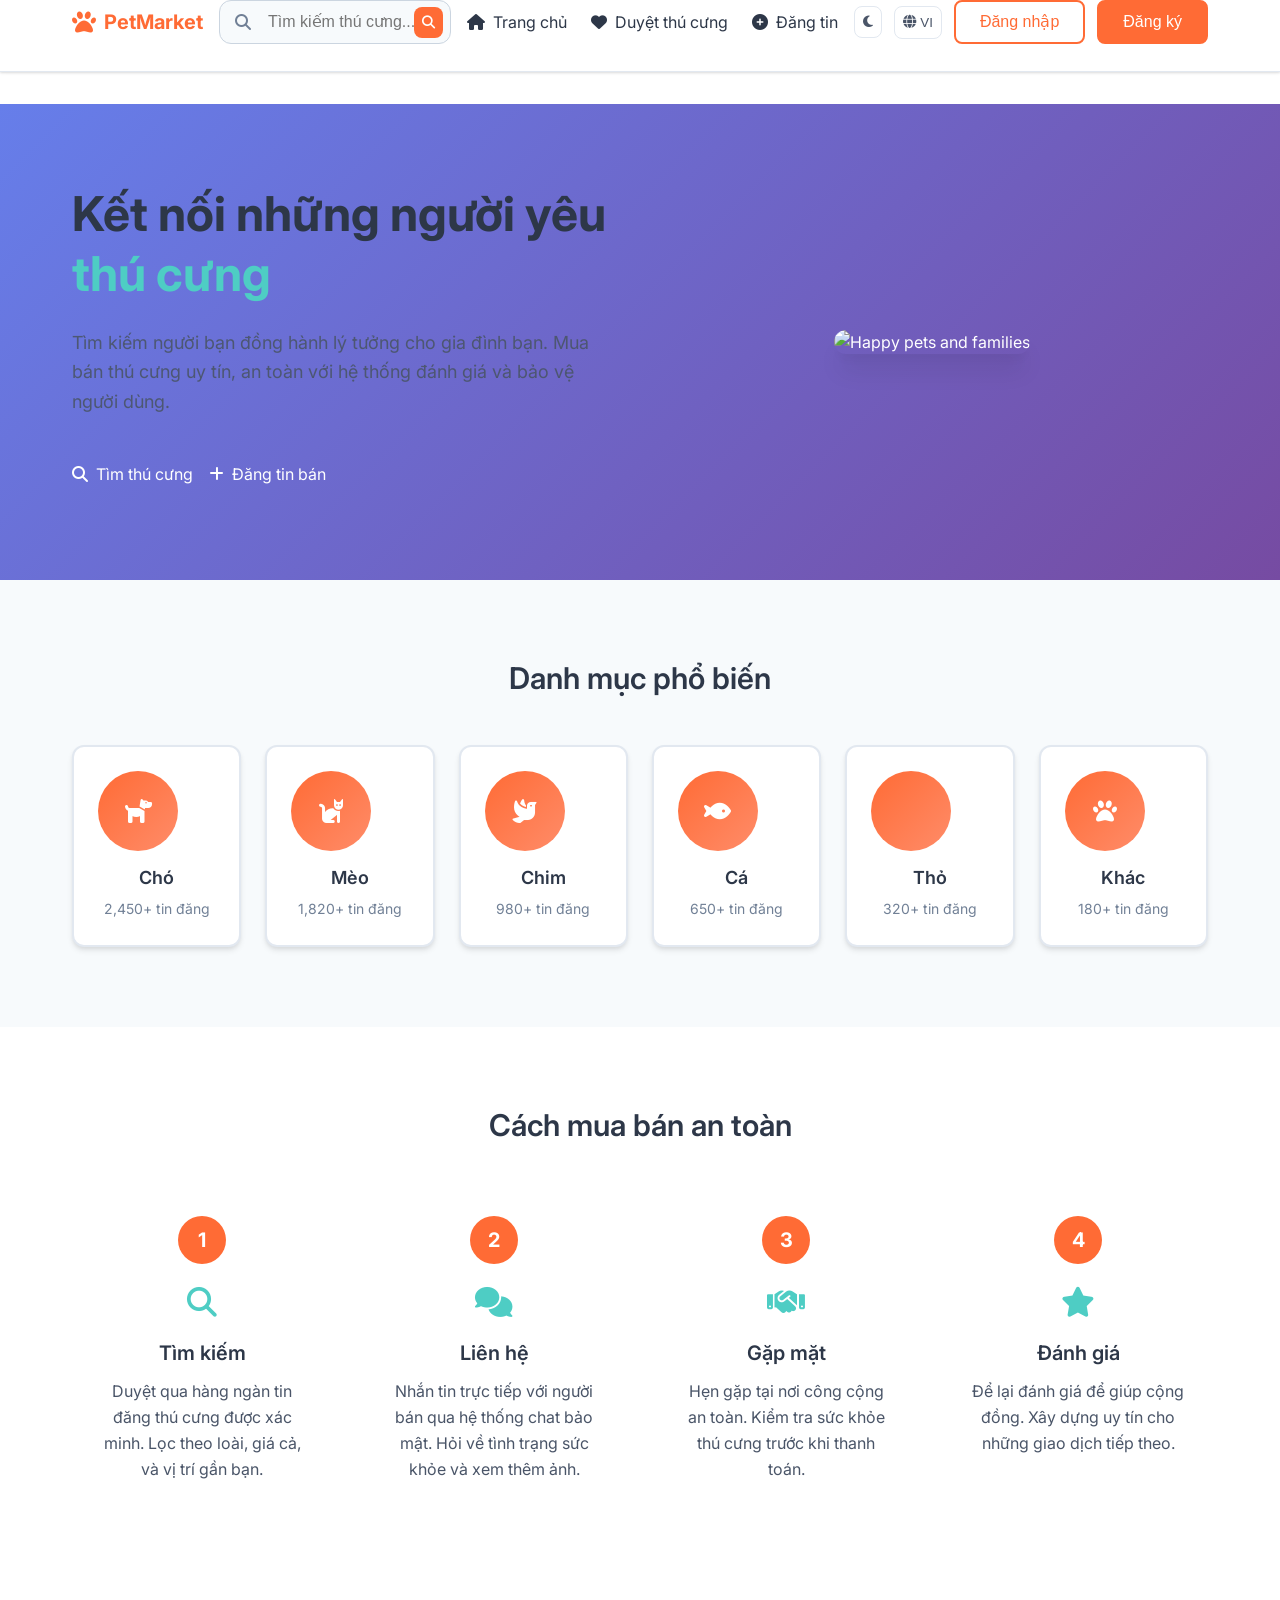
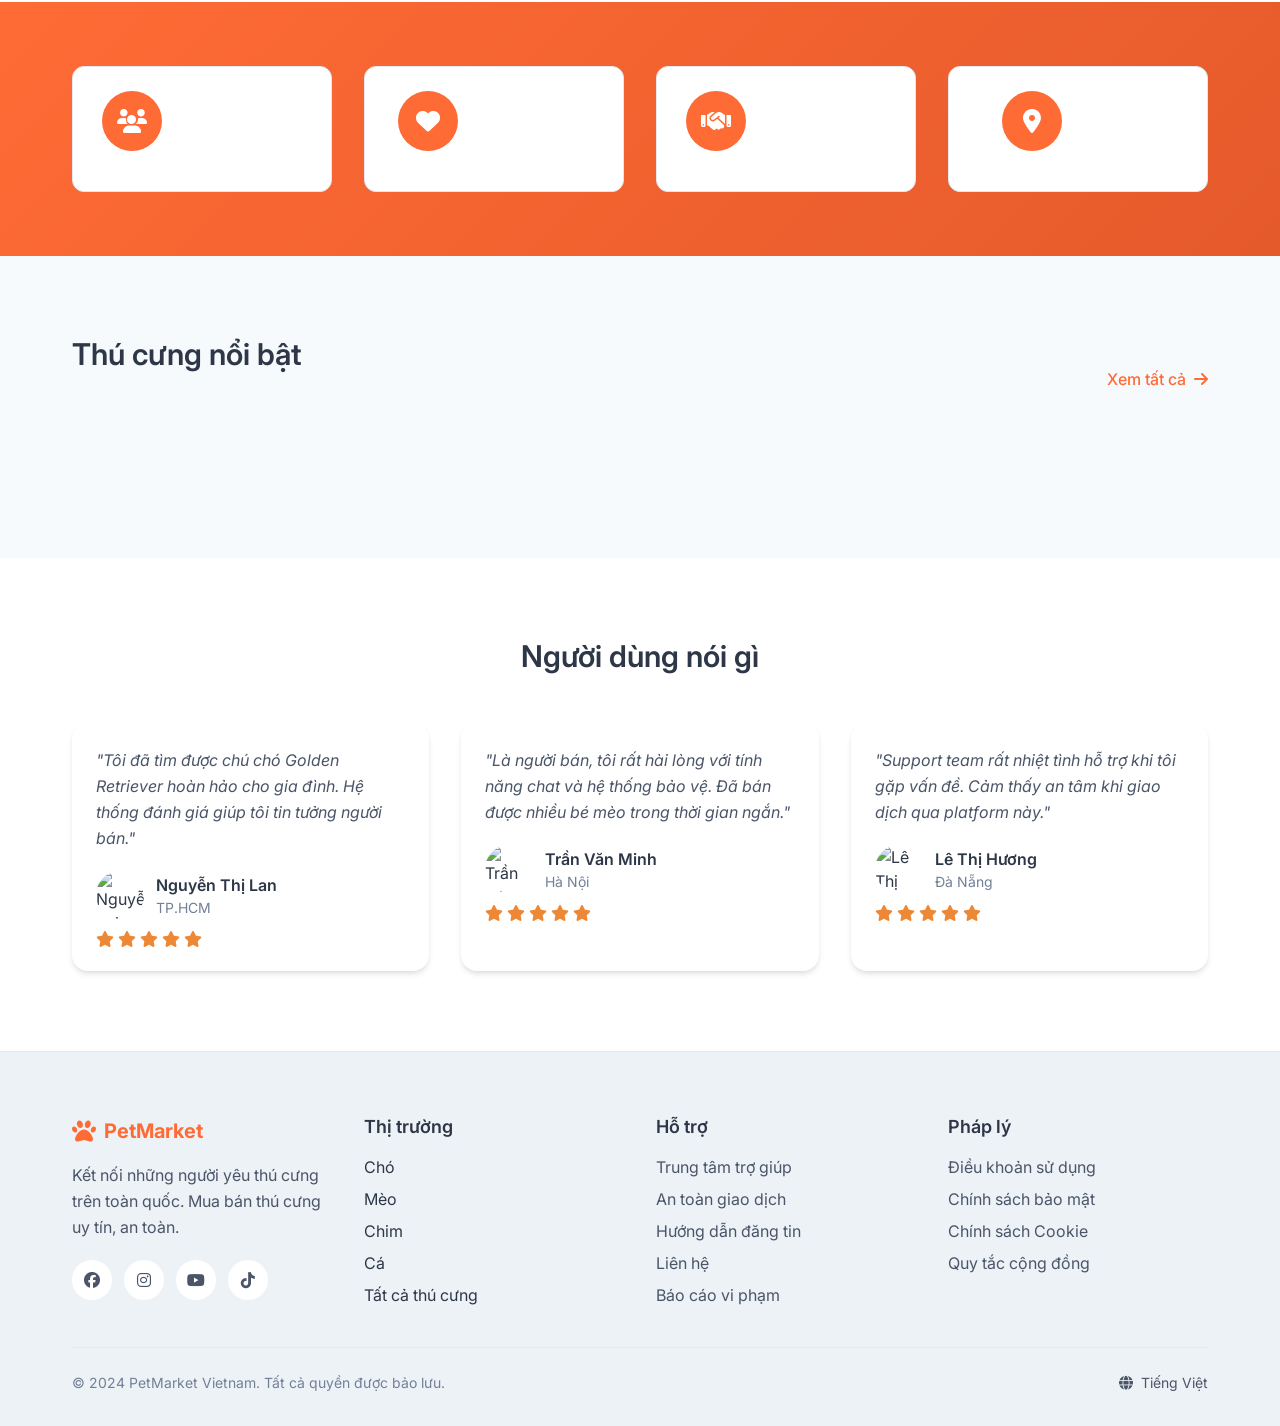
==== commit 6c730257: "Consolidate buyer and seller functionality into index.html as single-page application Co-authored-by" ====
--- a/apps/frontend/index.html
+++ b/apps/frontend/index.html
@@ -83,14 +83,18 @@
                 
                 <!-- Navigation -->
                 <nav class="nav-primary">
-                    <a href="/apps/frontend/buyer.html" class="nav-link">
+                    <button class="nav-link nav-btn" data-section="home">
+                        <i class="fas fa-home"></i>
+                        <span data-i18n="nav.home">Trang chủ</span>
+                    </button>
+                    <button class="nav-link nav-btn" data-section="buyer-portal">
                         <i class="fas fa-heart"></i>
                         <span data-i18n="nav.browse">Duyệt thú cưng</span>
-                    </a>
-                    <a href="/apps/frontend/seller.html" class="nav-link">
+                    </button>
+                    <button class="nav-link nav-btn" data-section="seller-portal">
                         <i class="fas fa-plus-circle"></i>
                         <span data-i18n="nav.sell">Đăng tin</span>
-                    </a>
+                    </button>
                 </nav>
                 
                 <!-- User Actions -->
@@ -157,14 +161,18 @@
                 </div>
             </div>
             <nav class="mobile-nav">
-                <a href="/apps/frontend/buyer.html" class="mobile-nav-link">
+                <button class="mobile-nav-link nav-btn" data-section="home">
+                    <i class="fas fa-home"></i>
+                    <span data-i18n="nav.home">Trang chủ</span>
+                </button>
+                <button class="mobile-nav-link nav-btn" data-section="buyer-portal">
                     <i class="fas fa-heart"></i>
                     <span data-i18n="nav.browse">Duyệt thú cưng</span>
-                </a>
-                <a href="/apps/frontend/seller.html" class="mobile-nav-link">
+                </button>
+                <button class="mobile-nav-link nav-btn" data-section="seller-portal">
                     <i class="fas fa-plus-circle"></i>
                     <span data-i18n="nav.sell">Đăng tin</span>
-                </a>
+                </button>
                 <a href="/apps/frontend/support.html" class="mobile-nav-link">
                     <i class="fas fa-headset"></i>
                     <span data-i18n="nav.support">Hỗ trợ</span>
@@ -175,6 +183,8 @@
 
     <!-- Main Content -->
     <main class="main">
+        <!-- Home Section -->
+        <section id="home" class="page-section">
         <!-- Hero Section -->
         <section class="hero">
             <div class="hero-background">
@@ -191,14 +201,14 @@
                             Mua bán thú cưng uy tín, an toàn với hệ thống đánh giá và bảo vệ người dùng.
                         </p>
                         <div class="hero-actions">
-                            <a href="/apps/frontend/buyer.html" class="btn btn-primary btn-large">
+                            <button class="btn btn-primary btn-large nav-btn" data-section="buyer-portal">
                                 <i class="fas fa-search"></i>
                                 <span data-i18n="hero.browse">Tìm thú cưng</span>
-                            </a>
-                            <a href="/apps/frontend/seller.html" class="btn btn-outline btn-large">
+                            </button>
+                            <button class="btn btn-outline btn-large nav-btn" data-section="seller-portal">
                                 <i class="fas fa-plus"></i>
                                 <span data-i18n="hero.sell">Đăng tin bán</span>
-                            </a>
+                            </button>
                         </div>
                     </div>
                     <div class="hero-image">
@@ -214,48 +224,48 @@
             <div class="container">
                 <h2 class="section-title" data-i18n="categories.title">Danh mục phổ biến</h2>
                 <div class="categories-grid">
-                    <a href="/apps/frontend/buyer.html?species=dog" class="category-card">
+                    <button class="category-card nav-btn" data-section="buyer-portal" data-species="dog">
                         <div class="category-icon">
                             <i class="fas fa-dog"></i>
                         </div>
                         <h3 class="category-name" data-i18n="categories.dogs">Chó</h3>
                         <p class="category-count">2,450+ tin đăng</p>
-                    </a>
-                    <a href="/apps/frontend/buyer.html?species=cat" class="category-card">
+                    </button>
+                    <button class="category-card nav-btn" data-section="buyer-portal" data-species="cat">
                         <div class="category-icon">
                             <i class="fas fa-cat"></i>
                         </div>
                         <h3 class="category-name" data-i18n="categories.cats">Mèo</h3>
                         <p class="category-count">1,820+ tin đăng</p>
-                    </a>
-                    <a href="/apps/frontend/buyer.html?species=bird" class="category-card">
+                    </button>
+                    <button class="category-card nav-btn" data-section="buyer-portal" data-species="bird">
                         <div class="category-icon">
                             <i class="fas fa-dove"></i>
                         </div>
                         <h3 class="category-name" data-i18n="categories.birds">Chim</h3>
                         <p class="category-count">980+ tin đăng</p>
-                    </a>
-                    <a href="/apps/frontend/buyer.html?species=fish" class="category-card">
+                    </button>
+                    <button class="category-card nav-btn" data-section="buyer-portal" data-species="fish">
                         <div class="category-icon">
                             <i class="fas fa-fish"></i>
                         </div>
                         <h3 class="category-name" data-i18n="categories.fish">Cá</h3>
                         <p class="category-count">650+ tin đăng</p>
-                    </a>
-                    <a href="/apps/frontend/buyer.html?species=rabbit" class="category-card">
+                    </button>
+                    <button class="category-card nav-btn" data-section="buyer-portal" data-species="rabbit">
                         <div class="category-icon">
                             <i class="fas fa-rabbit"></i>
                         </div>
                         <h3 class="category-name" data-i18n="categories.rabbits">Thỏ</h3>
                         <p class="category-count">320+ tin đăng</p>
-                    </a>
-                    <a href="/apps/frontend/buyer.html?species=other" class="category-card">
+                    </button>
+                    <button class="category-card nav-btn" data-section="buyer-portal" data-species="other">
                         <div class="category-icon">
                             <i class="fas fa-paw"></i>
                         </div>
                         <h3 class="category-name" data-i18n="categories.others">Khác</h3>
                         <p class="category-count">180+ tin đăng</p>
-                    </a>
+                    </button>
                 </div>
             </div>
         </section>
@@ -362,10 +372,10 @@
             <div class="container">
                 <div class="section-header">
                     <h2 class="section-title" data-i18n="featured.title">Thú cưng nổi bật</h2>
-                    <a href="/apps/frontend/buyer.html" class="section-link" data-i18n="featured.viewAll">
+                    <button class="section-link nav-btn" data-section="buyer-portal" data-i18n="featured.viewAll">
                         Xem tất cả
                         <i class="fas fa-arrow-right"></i>
-                    </a>
+                    </button>
                 </div>
                 <div class="pets-grid" id="featured-pets-grid">
                     <!-- Featured pets will be loaded dynamically -->
@@ -448,6 +458,238 @@
                             <i class="fas fa-star"></i>
                             <i class="fas fa-star"></i>
                         </div>
+                    </div>
+                </div>
+            </div>
+        </section>
+        </section>
+
+        <!-- Buyer Portal Section -->
+        <section id="buyer-portal" class="page-section" style="display: none;">
+            <div class="container">
+                <div class="buyer-header">
+                    <h1 class="section-title" data-i18n="buyer.title">Khám phá thú cưng</h1>
+                    <p class="section-subtitle" data-i18n="buyer.subtitle">Tìm kiếm người bạn đồng hành hoàn hảo cho gia đình bạn</p>
+                </div>
+
+                <!-- Search and Filters -->
+                <div class="search-filters">
+                    <div class="search-section">
+                        <div class="search-bar-large">
+                            <i class="fas fa-search search-icon"></i>
+                            <input type="text" id="buyer-search" placeholder="Tìm kiếm thú cưng..." class="search-input">
+                            <button type="button" class="search-btn" id="buyer-search-btn">
+                                <i class="fas fa-search"></i>
+                            </button>
+                        </div>
+                    </div>
+
+                    <div class="filters-section">
+                        <div class="filter-group">
+                            <label for="species-filter">Loài</label>
+                            <select id="species-filter" class="filter-select">
+                                <option value="">Tất cả</option>
+                                <option value="dog">Chó</option>
+                                <option value="cat">Mèo</option>
+                                <option value="bird">Chim</option>
+                                <option value="fish">Cá</option>
+                                <option value="rabbit">Thỏ</option>
+                                <option value="other">Khác</option>
+                            </select>
+                        </div>
+
+                        <div class="filter-group">
+                            <label for="price-filter">Giá</label>
+                            <select id="price-filter" class="filter-select">
+                                <option value="">Tất cả</option>
+                                <option value="0-500000">Dưới 500k</option>
+                                <option value="500000-1000000">500k - 1tr</option>
+                                <option value="1000000-3000000">1tr - 3tr</option>
+                                <option value="3000000-5000000">3tr - 5tr</option>
+                                <option value="5000000-">Trên 5tr</option>
+                            </select>
+                        </div>
+
+                        <div class="filter-group">
+                            <label for="location-filter">Địa điểm</label>
+                            <select id="location-filter" class="filter-select">
+                                <option value="">Tất cả</option>
+                                <option value="ho-chi-minh">TP. Hồ Chí Minh</option>
+                                <option value="ha-noi">Hà Nội</option>
+                                <option value="da-nang">Đà Nẵng</option>
+                                <option value="can-tho">Cần Thơ</option>
+                                <option value="hai-phong">Hải Phòng</option>
+                            </select>
+                        </div>
+
+                        <div class="filter-group">
+                            <label for="age-filter">Tuổi</label>
+                            <select id="age-filter" class="filter-select">
+                                <option value="">Tất cả</option>
+                                <option value="0-3">Dưới 3 tháng</option>
+                                <option value="3-6">3-6 tháng</option>
+                                <option value="6-12">6-12 tháng</option>
+                                <option value="12-">Trên 1 năm</option>
+                            </select>
+                        </div>
+
+                        <button class="btn btn-primary" id="apply-filters">
+                            <i class="fas fa-filter"></i>
+                            Lọc
+                        </button>
+                        <button class="btn btn-outline" id="clear-filters">Xóa bộ lọc</button>
+                    </div>
+                </div>
+
+                <!-- Quick Actions -->
+                <div class="quick-actions">
+                    <button class="quick-action-btn" id="view-favorites">
+                        <i class="fas fa-heart"></i>
+                        <span>Yêu thích (<span id="favorites-count">0</span>)</span>
+                    </button>
+                    <button class="quick-action-btn" id="view-cart">
+                        <i class="fas fa-shopping-cart"></i>
+                        <span>Giỏ hàng (<span id="cart-count">0</span>)</span>
+                    </button>
+                    <button class="quick-action-btn" id="view-orders">
+                        <i class="fas fa-list-alt"></i>
+                        <span>Đơn hàng</span>
+                    </button>
+                </div>
+
+                <!-- Pets Grid -->
+                <div class="pets-section">
+                    <div class="pets-header">
+                        <h3>Kết quả tìm kiếm</h3>
+                        <div class="view-controls">
+                            <button class="view-btn active" data-view="grid">
+                                <i class="fas fa-th"></i>
+                            </button>
+                            <button class="view-btn" data-view="list">
+                                <i class="fas fa-list"></i>
+                            </button>
+                            <select class="sort-select" id="sort-pets">
+                                <option value="newest">Mới nhất</option>
+                                <option value="price-low">Giá thấp đến cao</option>
+                                <option value="price-high">Giá cao đến thấp</option>
+                                <option value="popular">Phổ biến</option>
+                            </select>
+                        </div>
+                    </div>
+
+                    <div class="pets-grid" id="buyer-pets-grid">
+                        <!-- Pets will be loaded here -->
+                    </div>
+
+                    <div class="pagination" id="pets-pagination">
+                        <!-- Pagination will be loaded here -->
+                    </div>
+                </div>
+            </div>
+        </section>
+
+        <!-- Seller Dashboard Section -->
+        <section id="seller-portal" class="page-section" style="display: none;">
+            <div class="container">
+                <div class="seller-header">
+                    <h1 class="section-title" data-i18n="seller.title">Quản lý tin đăng</h1>
+                    <p class="section-subtitle" data-i18n="seller.subtitle">Đăng bán thú cưng và quản lý đơn hàng của bạn</p>
+                </div>
+
+                <!-- Seller Stats -->
+                <div class="seller-stats">
+                    <div class="stat-card">
+                        <div class="stat-icon">
+                            <i class="fas fa-list"></i>
+                        </div>
+                        <div class="stat-content">
+                            <h3 class="stat-number" id="total-listings">0</h3>
+                            <p class="stat-label">Tin đăng</p>
+                        </div>
+                    </div>
+                    <div class="stat-card">
+                        <div class="stat-icon">
+                            <i class="fas fa-eye"></i>
+                        </div>
+                        <div class="stat-content">
+                            <h3 class="stat-number" id="total-views">0</h3>
+                            <p class="stat-label">Lượt xem</p>
+                        </div>
+                    </div>
+                    <div class="stat-card">
+                        <div class="stat-icon">
+                            <i class="fas fa-shopping-cart"></i>
+                        </div>
+                        <div class="stat-content">
+                            <h3 class="stat-number" id="total-orders">0</h3>
+                            <p class="stat-label">Đơn hàng</p>
+                        </div>
+                    </div>
+                    <div class="stat-card">
+                        <div class="stat-icon">
+                            <i class="fas fa-money-bill-wave"></i>
+                        </div>
+                        <div class="stat-content">
+                            <h3 class="stat-number" id="total-revenue">0</h3>
+                            <p class="stat-label">Doanh thu</p>
+                        </div>
+                    </div>
+                </div>
+
+                <!-- Seller Actions -->
+                <div class="seller-actions">
+                    <button class="btn btn-primary btn-large" id="create-listing">
+                        <i class="fas fa-plus"></i>
+                        Đăng tin mới
+                    </button>
+                    <button class="btn btn-outline" id="manage-orders">
+                        <i class="fas fa-list-alt"></i>
+                        Quản lý đơn hàng
+                    </button>
+                    <button class="btn btn-outline" id="view-analytics">
+                        <i class="fas fa-chart-bar"></i>
+                        Thống kê
+                    </button>
+                </div>
+
+                <!-- Listings Management -->
+                <div class="listings-section">
+                    <div class="section-header">
+                        <h3>Tin đăng của bạn</h3>
+                        <div class="filter-controls">
+                            <select class="filter-select" id="listing-status-filter">
+                                <option value="">Tất cả trạng thái</option>
+                                <option value="active">Đang hiển thị</option>
+                                <option value="pending">Chờ duyệt</option>
+                                <option value="sold">Đã bán</option>
+                                <option value="inactive">Tạm ẩn</option>
+                            </select>
+                        </div>
+                    </div>
+
+                    <div class="listings-grid" id="seller-listings-grid">
+                        <!-- Seller's listings will be loaded here -->
+                    </div>
+                </div>
+
+                <!-- Orders Section -->
+                <div class="orders-section" id="orders-section" style="display: none;">
+                    <div class="section-header">
+                        <h3>Đơn hàng</h3>
+                        <div class="filter-controls">
+                            <select class="filter-select" id="order-status-filter">
+                                <option value="">Tất cả trạng thái</option>
+                                <option value="pending">Chờ xác nhận</option>
+                                <option value="confirmed">Đã xác nhận</option>
+                                <option value="shipped">Đang giao</option>
+                                <option value="delivered">Đã giao</option>
+                                <option value="cancelled">Đã hủy</option>
+                            </select>
+                        </div>
+                    </div>
+
+                    <div class="orders-list" id="seller-orders-list">
+                        <!-- Orders will be loaded here -->
                     </div>
                 </div>
             </div>
@@ -486,11 +728,11 @@
                 <div class="footer-section">
                     <h3 class="footer-title" data-i18n="footer.marketplace">Thị trường</h3>
                     <ul class="footer-links">
-                        <li><a href="/apps/frontend/buyer.html?species=dog" data-i18n="categories.dogs">Chó</a></li>
-                        <li><a href="/apps/frontend/buyer.html?species=cat" data-i18n="categories.cats">Mèo</a></li>
-                        <li><a href="/apps/frontend/buyer.html?species=bird" data-i18n="categories.birds">Chim</a></li>
-                        <li><a href="/apps/frontend/buyer.html?species=fish" data-i18n="categories.fish">Cá</a></li>
-                        <li><a href="/apps/frontend/buyer.html" data-i18n="footer.all">Tất cả thú cưng</a></li>
+                        <li><button class="footer-link nav-btn" data-section="buyer-portal" data-species="dog" data-i18n="categories.dogs">Chó</button></li>
+                        <li><button class="footer-link nav-btn" data-section="buyer-portal" data-species="cat" data-i18n="categories.cats">Mèo</button></li>
+                        <li><button class="footer-link nav-btn" data-section="buyer-portal" data-species="bird" data-i18n="categories.birds">Chim</button></li>
+                        <li><button class="footer-link nav-btn" data-section="buyer-portal" data-species="fish" data-i18n="categories.fish">Cá</button></li>
+                        <li><button class="footer-link nav-btn" data-section="buyer-portal" data-i18n="footer.all">Tất cả thú cưng</button></li>
                     </ul>
                 </div>
                 
@@ -533,6 +775,139 @@
     </footer>
 
     <!-- Modals -->
+    
+    <!-- Pet Detail Modal -->
+    <div id="pet-detail-modal" class="modal">
+        <div class="modal-content modal-large">
+            <div class="modal-header">
+                <h2 id="pet-detail-title">Chi tiết thú cưng</h2>
+                <button class="modal-close" onclick="closeModal('pet-detail-modal')">
+                    <i class="fas fa-times"></i>
+                </button>
+            </div>
+            <div class="modal-body" id="pet-detail-content">
+                <!-- Pet details will be loaded here -->
+            </div>
+        </div>
+    </div>
+
+    <!-- Create Listing Modal -->
+    <div id="create-listing-modal" class="modal">
+        <div class="modal-content modal-large">
+            <div class="modal-header">
+                <h2>Đăng tin bán thú cưng</h2>
+                <button class="modal-close" onclick="closeModal('create-listing-modal')">
+                    <i class="fas fa-times"></i>
+                </button>
+            </div>
+            <div class="modal-body">
+                <form id="create-listing-form" class="listing-form">
+                    <div class="form-step" data-step="1">
+                        <h3>Thông tin cơ bản</h3>
+                        <div class="form-group">
+                            <label for="listing-title">Tiêu đề tin đăng *</label>
+                            <input type="text" id="listing-title" name="title" required>
+                        </div>
+                        <div class="form-group">
+                            <label for="listing-species">Loài thú cưng *</label>
+                            <select id="listing-species" name="species" required>
+                                <option value="">Chọn loài</option>
+                                <option value="dog">Chó</option>
+                                <option value="cat">Mèo</option>
+                                <option value="bird">Chim</option>
+                                <option value="fish">Cá</option>
+                                <option value="rabbit">Thỏ</option>
+                                <option value="other">Khác</option>
+                            </select>
+                        </div>
+                        <div class="form-group">
+                            <label for="listing-breed">Giống</label>
+                            <input type="text" id="listing-breed" name="breed">
+                        </div>
+                        <div class="form-group">
+                            <label for="listing-age">Tuổi (tháng)</label>
+                            <input type="number" id="listing-age" name="age" min="0">
+                        </div>
+                        <div class="form-group">
+                            <label for="listing-gender">Giới tính</label>
+                            <select id="listing-gender" name="gender">
+                                <option value="">Chọn giới tính</option>
+                                <option value="male">Đực</option>
+                                <option value="female">Cái</option>
+                            </select>
+                        </div>
+                    </div>
+
+                    <div class="form-step" data-step="2" style="display: none;">
+                        <h3>Mô tả và hình ảnh</h3>
+                        <div class="form-group">
+                            <label for="listing-description">Mô tả chi tiết</label>
+                            <textarea id="listing-description" name="description" rows="5"></textarea>
+                        </div>
+                        <div class="form-group">
+                            <label for="listing-images">Hình ảnh</label>
+                            <input type="file" id="listing-images" name="images" multiple accept="image/*">
+                            <div class="image-preview" id="image-preview"></div>
+                        </div>
+                    </div>
+
+                    <div class="form-step" data-step="3" style="display: none;">
+                        <h3>Giá và liên hệ</h3>
+                        <div class="form-group">
+                            <label for="listing-price">Giá (VND) *</label>
+                            <input type="number" id="listing-price" name="price" required min="0">
+                        </div>
+                        <div class="form-group">
+                            <label for="listing-location">Địa điểm *</label>
+                            <select id="listing-location" name="location" required>
+                                <option value="">Chọn tỉnh/thành</option>
+                                <option value="ho-chi-minh">TP. Hồ Chí Minh</option>
+                                <option value="ha-noi">Hà Nội</option>
+                                <option value="da-nang">Đà Nẵng</option>
+                                <option value="can-tho">Cần Thơ</option>
+                                <option value="hai-phong">Hải Phòng</option>
+                            </select>
+                        </div>
+                        <div class="form-group">
+                            <label for="listing-contact">Số điện thoại liên hệ</label>
+                            <input type="tel" id="listing-contact" name="contactPhone">
+                        </div>
+                    </div>
+
+                    <div class="form-navigation">
+                        <button type="button" class="btn btn-outline" id="prev-step" style="display: none;">Quay lại</button>
+                        <button type="button" class="btn btn-primary" id="next-step">Tiếp theo</button>
+                        <button type="submit" class="btn btn-primary" id="submit-listing" style="display: none;">Đăng tin</button>
+                    </div>
+                </form>
+            </div>
+        </div>
+    </div>
+
+    <!-- Shopping Cart Modal -->
+    <div id="cart-modal" class="modal">
+        <div class="modal-content">
+            <div class="modal-header">
+                <h2>Giỏ hàng</h2>
+                <button class="modal-close" onclick="closeModal('cart-modal')">
+                    <i class="fas fa-times"></i>
+                </button>
+            </div>
+            <div class="modal-body">
+                <div id="cart-items">
+                    <!-- Cart items will be loaded here -->
+                </div>
+                <div class="cart-total">
+                    <strong>Tổng cộng: <span id="cart-total">0 VND</span></strong>
+                </div>
+                <div class="cart-actions">
+                    <button class="btn btn-outline" onclick="clearCart()">Xóa tất cả</button>
+                    <button class="btn btn-primary" onclick="proceedToCheckout()">Thanh toán</button>
+                </div>
+            </div>
+        </div>
+    </div>
+
     <div id="auth-modal" class="modal">
         <div class="modal-content">
             <div class="modal-header">
--- a/apps/frontend/assets/css/styles.css
+++ b/apps/frontend/assets/css/styles.css
@@ -1505,4 +1505,673 @@
   html {
     scroll-behavior: auto;
   }
+}
+
+/* Page Section Styles */
+.page-section {
+  min-height: calc(100vh - 80px);
+  padding-top: var(--space-8);
+}
+
+/* Navigation Button Styles */
+.nav-btn {
+  background: none;
+  border: none;
+  color: inherit;
+  font: inherit;
+  cursor: pointer;
+  padding: 0;
+  text-decoration: none;
+  display: flex;
+  align-items: center;
+  gap: var(--space-2);
+  transition: all 0.3s ease;
+}
+
+.nav-btn:hover {
+  color: var(--primary-color);
+}
+
+.nav-btn.active {
+  color: var(--primary-color);
+}
+
+/* Category Cards as Buttons */
+.category-card {
+  background: var(--bg-primary);
+  border: 2px solid var(--border-light);
+  border-radius: var(--radius-lg);
+  padding: var(--space-6);
+  text-align: center;
+  transition: all 0.3s ease;
+  cursor: pointer;
+  text-decoration: none;
+  color: inherit;
+  display: block;
+  width: 100%;
+}
+
+.category-card:hover {
+  border-color: var(--primary-color);
+  transform: translateY(-4px);
+  box-shadow: var(--shadow-lg);
+  color: inherit;
+  text-decoration: none;
+}
+
+/* Buyer Portal Styles */
+.buyer-header {
+  text-align: center;
+  margin-bottom: var(--space-8);
+}
+
+.buyer-header .section-title {
+  color: var(--text-primary);
+  margin-bottom: var(--space-4);
+}
+
+.buyer-header .section-subtitle {
+  color: var(--text-secondary);
+  font-size: 1.125rem;
+  max-width: 600px;
+  margin: 0 auto;
+}
+
+/* Search and Filters */
+.search-filters {
+  background: var(--bg-secondary);
+  border-radius: var(--radius-lg);
+  padding: var(--space-6);
+  margin-bottom: var(--space-8);
+}
+
+.search-section {
+  margin-bottom: var(--space-6);
+}
+
+.search-bar-large {
+  position: relative;
+  max-width: 600px;
+  margin: 0 auto;
+}
+
+.search-bar-large .search-input {
+  width: 100%;
+  padding: var(--space-4) var(--space-4) var(--space-4) 3rem;
+  border: 2px solid var(--border-light);
+  border-radius: var(--radius-lg);
+  font-size: 1.125rem;
+  transition: border-color 0.3s ease;
+}
+
+.search-bar-large .search-input:focus {
+  border-color: var(--primary-color);
+  outline: none;
+}
+
+.search-bar-large .search-icon {
+  position: absolute;
+  left: var(--space-4);
+  top: 50%;
+  transform: translateY(-50%);
+  color: var(--text-tertiary);
+}
+
+.search-bar-large .search-btn {
+  position: absolute;
+  right: var(--space-2);
+  top: 50%;
+  transform: translateY(-50%);
+  background: var(--primary-color);
+  color: white;
+  border: none;
+  border-radius: var(--radius-md);
+  padding: var(--space-2) var(--space-4);
+  cursor: pointer;
+  transition: background-color 0.3s ease;
+}
+
+.search-bar-large .search-btn:hover {
+  background: var(--primary-dark);
+}
+
+.filters-section {
+  display: grid;
+  grid-template-columns: repeat(auto-fit, minmax(150px, 1fr));
+  gap: var(--space-4);
+  align-items: end;
+}
+
+.filter-group {
+  display: flex;
+  flex-direction: column;
+}
+
+.filter-group label {
+  font-weight: 600;
+  color: var(--text-primary);
+  margin-bottom: var(--space-2);
+}
+
+.filter-select {
+  padding: var(--space-3);
+  border: 1px solid var(--border-light);
+  border-radius: var(--radius-md);
+  background: var(--bg-primary);
+  color: var(--text-primary);
+  font-size: 0.875rem;
+}
+
+.filter-select:focus {
+  border-color: var(--primary-color);
+  outline: none;
+}
+
+/* Quick Actions */
+.quick-actions {
+  display: flex;
+  gap: var(--space-4);
+  margin-bottom: var(--space-8);
+  flex-wrap: wrap;
+}
+
+.quick-action-btn {
+  background: var(--bg-primary);
+  border: 2px solid var(--border-light);
+  border-radius: var(--radius-lg);
+  padding: var(--space-4) var(--space-6);
+  cursor: pointer;
+  transition: all 0.3s ease;
+  display: flex;
+  align-items: center;
+  gap: var(--space-2);
+  color: var(--text-primary);
+  font-weight: 500;
+}
+
+.quick-action-btn:hover {
+  border-color: var(--primary-color);
+  color: var(--primary-color);
+  transform: translateY(-2px);
+}
+
+/* Pets Section */
+.pets-section {
+  margin-bottom: var(--space-8);
+}
+
+.pets-header {
+  display: flex;
+  justify-content: space-between;
+  align-items: center;
+  margin-bottom: var(--space-6);
+  flex-wrap: wrap;
+  gap: var(--space-4);
+}
+
+.pets-header h3 {
+  color: var(--text-primary);
+  margin: 0;
+}
+
+.view-controls {
+  display: flex;
+  align-items: center;
+  gap: var(--space-4);
+}
+
+.view-btn {
+  background: var(--bg-secondary);
+  border: 1px solid var(--border-light);
+  border-radius: var(--radius-md);
+  padding: var(--space-2) var(--space-3);
+  cursor: pointer;
+  color: var(--text-secondary);
+  transition: all 0.3s ease;
+}
+
+.view-btn.active,
+.view-btn:hover {
+  background: var(--primary-color);
+  color: white;
+  border-color: var(--primary-color);
+}
+
+.sort-select {
+  padding: var(--space-2) var(--space-3);
+  border: 1px solid var(--border-light);
+  border-radius: var(--radius-md);
+  background: var(--bg-primary);
+  color: var(--text-primary);
+}
+
+/* Pet Cards */
+.pets-grid {
+  display: grid;
+  grid-template-columns: repeat(auto-fill, minmax(280px, 1fr));
+  gap: var(--space-6);
+  margin-bottom: var(--space-8);
+}
+
+.pet-card {
+  background: var(--bg-primary);
+  border-radius: var(--radius-lg);
+  overflow: hidden;
+  box-shadow: var(--shadow-sm);
+  transition: all 0.3s ease;
+  border: 1px solid var(--border-light);
+}
+
+.pet-card:hover {
+  transform: translateY(-4px);
+  box-shadow: var(--shadow-lg);
+}
+
+.pet-image {
+  position: relative;
+  aspect-ratio: 4/3;
+  overflow: hidden;
+}
+
+.pet-image img {
+  width: 100%;
+  height: 100%;
+  object-fit: cover;
+  transition: transform 0.3s ease;
+}
+
+.pet-card:hover .pet-image img {
+  transform: scale(1.05);
+}
+
+.pet-actions {
+  position: absolute;
+  top: var(--space-3);
+  right: var(--space-3);
+  display: flex;
+  gap: var(--space-2);
+  opacity: 0;
+  transform: translateY(-10px);
+  transition: all 0.3s ease;
+}
+
+.pet-card:hover .pet-actions {
+  opacity: 1;
+  transform: translateY(0);
+}
+
+.action-btn {
+  background: rgba(255, 255, 255, 0.9);
+  border: none;
+  border-radius: var(--radius-full);
+  width: 36px;
+  height: 36px;
+  display: flex;
+  align-items: center;
+  justify-content: center;
+  cursor: pointer;
+  transition: all 0.3s ease;
+  color: var(--text-primary);
+}
+
+.action-btn:hover {
+  background: var(--primary-color);
+  color: white;
+  transform: scale(1.1);
+}
+
+.pet-info {
+  padding: var(--space-5);
+}
+
+.pet-title {
+  font-size: 1.125rem;
+  font-weight: 600;
+  color: var(--text-primary);
+  margin: 0 0 var(--space-2) 0;
+  line-height: 1.3;
+}
+
+.pet-breed {
+  color: var(--text-secondary);
+  font-size: 0.875rem;
+  margin: 0 0 var(--space-3) 0;
+}
+
+.pet-details {
+  display: flex;
+  gap: var(--space-4);
+  margin-bottom: var(--space-3);
+  font-size: 0.75rem;
+  color: var(--text-tertiary);
+}
+
+.pet-details span {
+  display: flex;
+  align-items: center;
+  gap: var(--space-1);
+}
+
+.pet-price {
+  font-size: 1.25rem;
+  font-weight: 700;
+  color: var(--primary-color);
+  margin-bottom: var(--space-4);
+}
+
+.view-details-btn {
+  width: 100%;
+}
+
+/* Seller Portal Styles */
+.seller-header {
+  text-align: center;
+  margin-bottom: var(--space-8);
+}
+
+.seller-stats {
+  display: grid;
+  grid-template-columns: repeat(auto-fit, minmax(200px, 1fr));
+  gap: var(--space-6);
+  margin-bottom: var(--space-8);
+}
+
+.stat-card {
+  background: var(--bg-primary);
+  border: 1px solid var(--border-light);
+  border-radius: var(--radius-lg);
+  padding: var(--space-6);
+  text-align: center;
+  transition: all 0.3s ease;
+}
+
+.stat-card:hover {
+  transform: translateY(-2px);
+  box-shadow: var(--shadow-md);
+}
+
+.stat-icon {
+  width: 60px;
+  height: 60px;
+  border-radius: var(--radius-full);
+  background: var(--primary-color);
+  color: white;
+  display: flex;
+  align-items: center;
+  justify-content: center;
+  margin: 0 auto var(--space-4) auto;
+  font-size: 1.5rem;
+}
+
+.stat-content h3 {
+  font-size: 2rem;
+  font-weight: 700;
+  color: var(--text-primary);
+  margin: 0 0 var(--space-2) 0;
+}
+
+.stat-content p {
+  color: var(--text-secondary);
+  margin: 0;
+  font-weight: 500;
+}
+
+.seller-actions {
+  display: flex;
+  gap: var(--space-4);
+  margin-bottom: var(--space-8);
+  flex-wrap: wrap;
+  justify-content: center;
+}
+
+/* Listings Section */
+.listings-section,
+.orders-section {
+  margin-bottom: var(--space-8);
+}
+
+.section-header {
+  display: flex;
+  justify-content: space-between;
+  align-items: center;
+  margin-bottom: var(--space-6);
+  flex-wrap: wrap;
+  gap: var(--space-4);
+}
+
+.section-header h3 {
+  color: var(--text-primary);
+  margin: 0;
+}
+
+.filter-controls {
+  display: flex;
+  gap: var(--space-4);
+  align-items: center;
+}
+
+.listings-grid {
+  display: grid;
+  grid-template-columns: repeat(auto-fill, minmax(300px, 1fr));
+  gap: var(--space-6);
+}
+
+.listing-card {
+  background: var(--bg-primary);
+  border: 1px solid var(--border-light);
+  border-radius: var(--radius-lg);
+  overflow: hidden;
+  transition: all 0.3s ease;
+}
+
+.listing-card:hover {
+  transform: translateY(-2px);
+  box-shadow: var(--shadow-md);
+}
+
+.listing-image {
+  position: relative;
+  aspect-ratio: 4/3;
+  overflow: hidden;
+}
+
+.listing-image img {
+  width: 100%;
+  height: 100%;
+  object-fit: cover;
+}
+
+.listing-status {
+  position: absolute;
+  top: var(--space-3);
+  left: var(--space-3);
+  padding: var(--space-1) var(--space-3);
+  border-radius: var(--radius-full);
+  font-size: 0.75rem;
+  font-weight: 600;
+  color: white;
+}
+
+.listing-status.status-active {
+  background: var(--success-color);
+}
+
+.listing-status.status-pending {
+  background: var(--warning-color);
+}
+
+.listing-status.status-sold {
+  background: var(--info-color);
+}
+
+.listing-status.status-inactive {
+  background: var(--error-color);
+}
+
+.listing-info {
+  padding: var(--space-5);
+}
+
+.listing-title {
+  font-size: 1.125rem;
+  font-weight: 600;
+  color: var(--text-primary);
+  margin: 0 0 var(--space-3) 0;
+}
+
+.listing-stats {
+  display: flex;
+  gap: var(--space-4);
+  margin-bottom: var(--space-3);
+  font-size: 0.75rem;
+  color: var(--text-tertiary);
+}
+
+.listing-stats span {
+  display: flex;
+  align-items: center;
+  gap: var(--space-1);
+}
+
+.listing-price {
+  font-size: 1.125rem;
+  font-weight: 700;
+  color: var(--primary-color);
+  margin-bottom: var(--space-4);
+}
+
+.listing-actions {
+  display: flex;
+  gap: var(--space-2);
+  flex-wrap: wrap;
+}
+
+/* No Results State */
+.no-results {
+  text-align: center;
+  padding: var(--space-8);
+  color: var(--text-secondary);
+}
+
+.no-results i {
+  font-size: 3rem;
+  color: var(--text-tertiary);
+  margin-bottom: var(--space-4);
+}
+
+.no-results h3 {
+  color: var(--text-primary);
+  margin-bottom: var(--space-2);
+}
+
+.no-results p {
+  margin-bottom: var(--space-6);
+}
+
+/* Modal Enhancements */
+.modal-large .modal-content {
+  max-width: 800px;
+}
+
+/* Form Steps */
+.form-step {
+  display: block;
+}
+
+.form-step[style*="display: none"] {
+  display: none !important;
+}
+
+.form-navigation {
+  display: flex;
+  justify-content: space-between;
+  margin-top: var(--space-6);
+  padding-top: var(--space-6);
+  border-top: 1px solid var(--border-light);
+}
+
+.image-preview {
+  display: grid;
+  grid-template-columns: repeat(auto-fill, minmax(100px, 1fr));
+  gap: var(--space-3);
+  margin-top: var(--space-3);
+}
+
+.image-preview img {
+  width: 100%;
+  height: 100px;
+  object-fit: cover;
+  border-radius: var(--radius-md);
+  border: 1px solid var(--border-light);
+}
+
+/* Footer Link Buttons */
+.footer-link {
+  background: none;
+  border: none;
+  color: inherit;
+  font: inherit;
+  cursor: pointer;
+  text-decoration: none;
+  padding: 0;
+  text-align: left;
+}
+
+.footer-link:hover {
+  color: var(--primary-color);
+}
+
+/* Section Link Buttons */
+.section-link {
+  background: none;
+  border: none;
+  color: var(--primary-color);
+  font: inherit;
+  cursor: pointer;
+  text-decoration: none;
+  display: flex;
+  align-items: center;
+  gap: var(--space-2);
+  font-weight: 500;
+  transition: color 0.3s ease;
+}
+
+.section-link:hover {
+  color: var(--primary-dark);
+}
+
+/* Mobile Responsive Adjustments */
+@media (max-width: 768px) {
+  .filters-section {
+    grid-template-columns: 1fr;
+  }
+  
+  .pets-header {
+    flex-direction: column;
+    align-items: stretch;
+  }
+  
+  .view-controls {
+    justify-content: space-between;
+  }
+  
+  .quick-actions {
+    justify-content: center;
+  }
+  
+  .seller-actions {
+    flex-direction: column;
+  }
+  
+  .listings-grid {
+    grid-template-columns: 1fr;
+  }
+  
+  .seller-stats {
+    grid-template-columns: repeat(2, 1fr);
+  }
+  
+  .listing-actions {
+    justify-content: center;
+  }
 }
